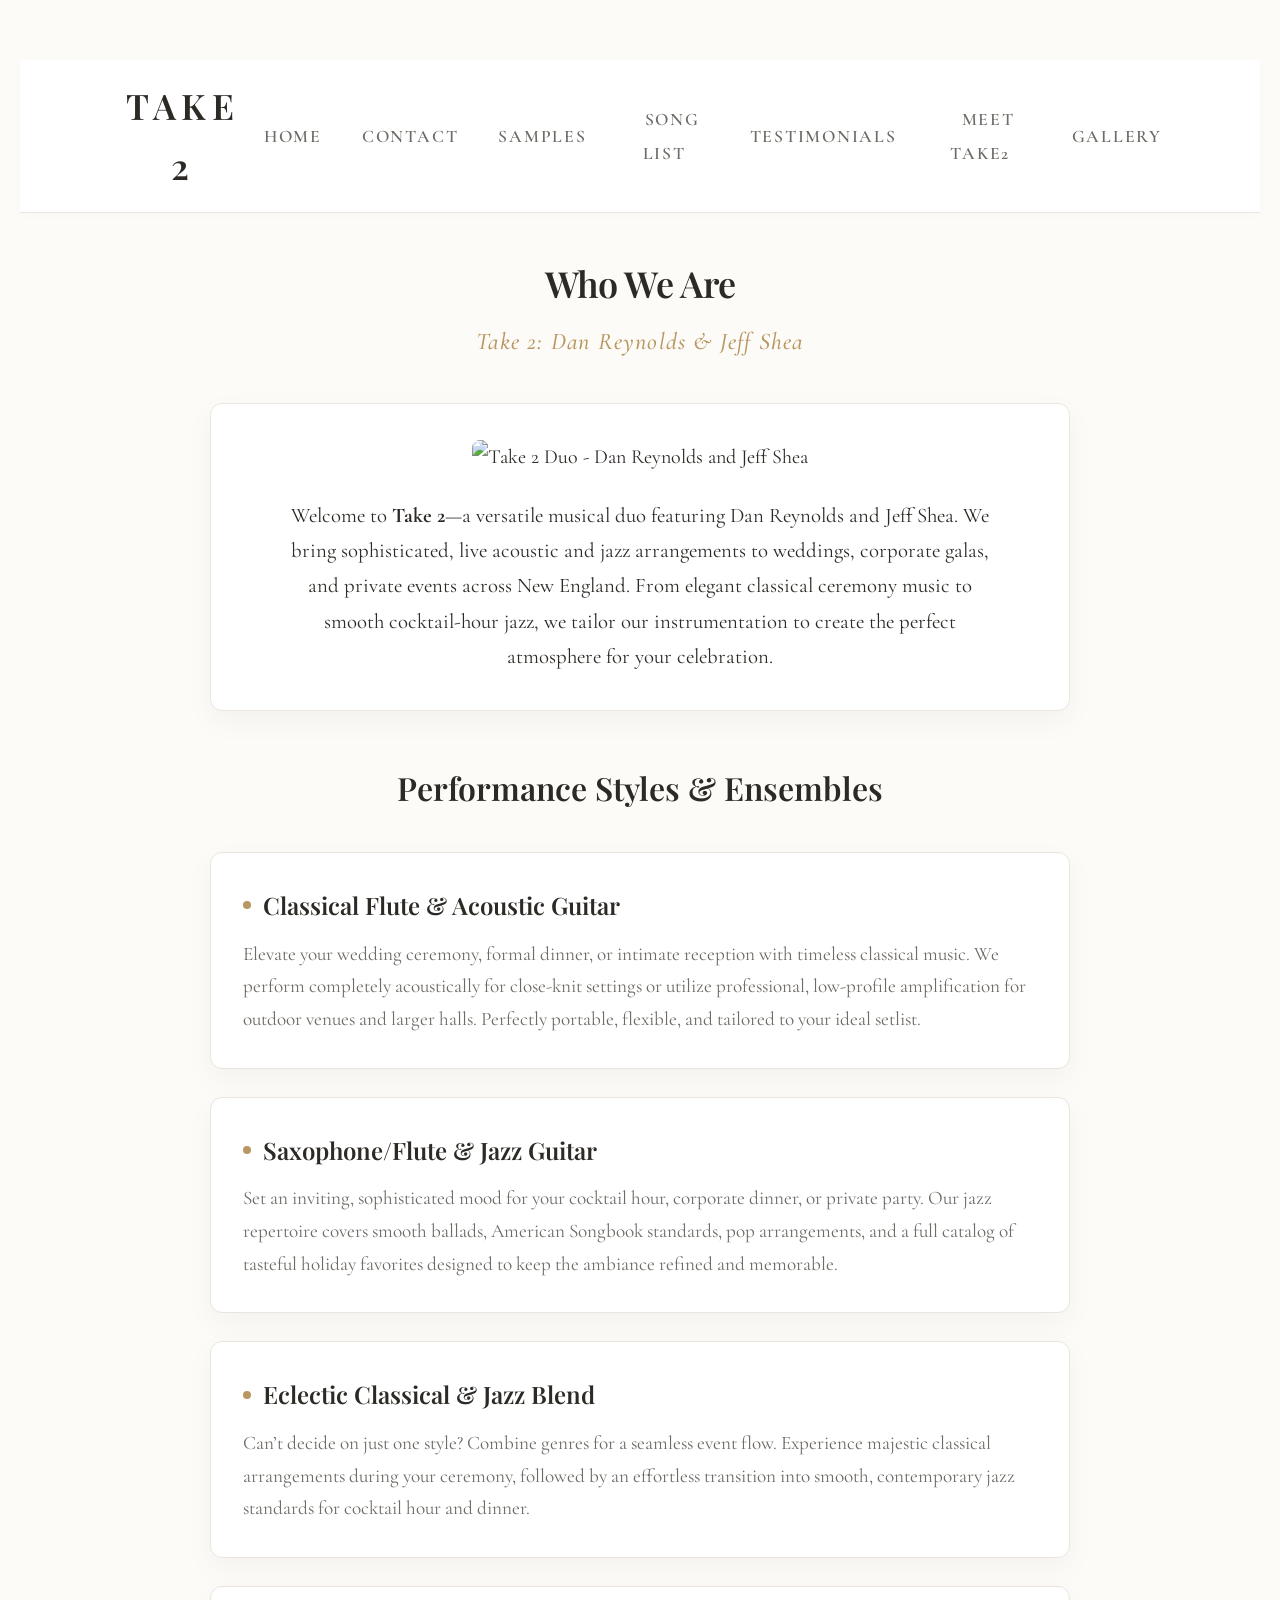
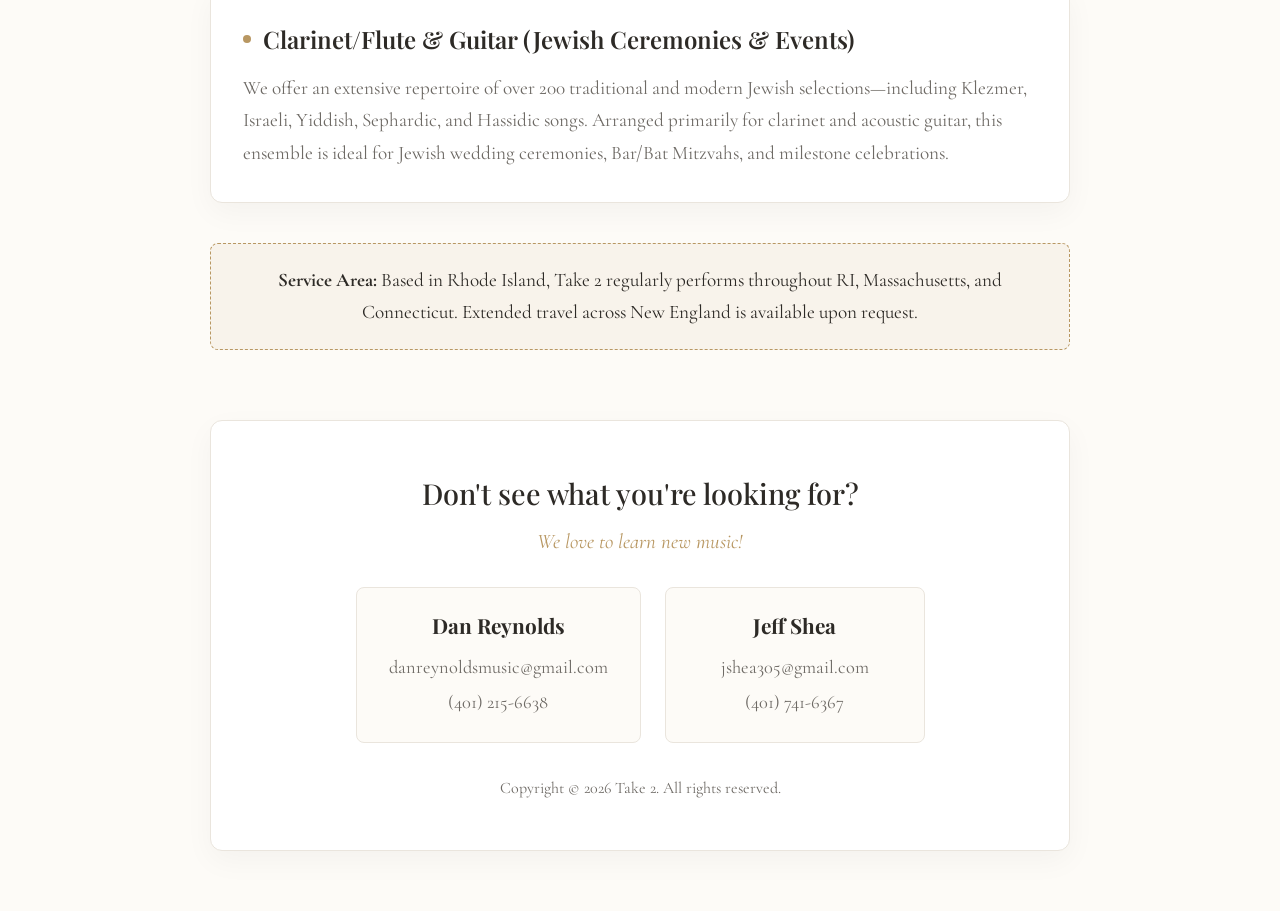
==== index.html @ b10355d1 "Replace inline mobile menu script with external file" ====
<!DOCTYPE html>
<html lang="en">
<head>

    <link rel="stylesheet" href="css/style.css">
    <meta charset="UTF-8">
    <meta name="viewport" content="width=device-width, initial-scale=1.0">
    <title>About Us - Take 2</title>
    <link rel="preconnect" href="https://fonts.googleapis.com">
    <link rel="preconnect" href="https://fonts.gstatic.com" crossorigin>
    <link href="https://fonts.googleapis.com/css2?family=Cormorant+Garamond:wght@400;500;600&family=Playfair+Display:ital,wght@0,500;0,600;0,700;1,400&display=swap" rel="stylesheet">
    <style>
     
    </style>
</head>
<body>

  <header class="site-header">
    <nav class="nav-container">
      <div class="nav-logo">
        <a href="index.html">TAKE 2</a>
      </div>

      <button
        class="mobile-menu-toggle"
        type="button"
        aria-label="Toggle navigation menu"
        aria-expanded="false"
      >
        <i class="fas fa-bars"></i>
      </button>

      <ul class="nav-links">
        <li><a href="index.html">Home</a></li>
        <li><a href="contact.html">Contact</a></li>
        <li><a href="samples.html">Samples</a></li>
        <li><a href="song-list.html">Song List</a></li>
        <li><a href="testimonials.html">Testimonials</a></li>
        <li><a href="meet-take2.html">Meet Take2</a></li>
        <li><a href="gallery.html">Gallery</a></li>
      </ul>
    </nav>
  </header>
    <div class="container">
        <header>
            <h1>Who We Are</h1>
            <h2>Take 2: Dan Reynolds &amp; Jeff Shea</h2>
        </header>

        <main>
        <!-- Hero Section -->
<section class="hero-section">
    <img class="hero-img" src="https://www.take2musicnow.com/uploads/7/5/7/3/75738559/tk1_orig.jpg" alt="Take 2 Duo - Dan Reynolds and Jeff Shea">
    <p class="hero-text">Welcome to <strong>Take 2</strong>—a versatile musical duo featuring Dan Reynolds and Jeff Shea. We bring sophisticated, live acoustic and jazz arrangements to weddings, corporate galas, and private events across New England. From elegant classical ceremony music to smooth cocktail-hour jazz, we tailor our instrumentation to create the perfect atmosphere for your celebration.</p>
</section>

<!-- Performance Styles Section -->
<section>
    <h2 class="section-title">Performance Styles &amp; Ensembles</h2>

    <div class="ensemble-card">
        <h3>Classical Flute &amp; Acoustic Guitar</h3>
        <p>Elevate your wedding ceremony, formal dinner, or intimate reception with timeless classical music. We perform completely acoustically for close-knit settings or utilize professional, low-profile amplification for outdoor venues and larger halls. Perfectly portable, flexible, and tailored to your ideal setlist.</p>
    </div>

    <div class="ensemble-card">
        <h3>Saxophone/Flute &amp; Jazz Guitar</h3>
        <p>Set an inviting, sophisticated mood for your cocktail hour, corporate dinner, or private party. Our jazz repertoire covers smooth ballads, American Songbook standards, pop arrangements, and a full catalog of tasteful holiday favorites designed to keep the ambiance refined and memorable.</p>
    </div>

    <div class="ensemble-card">
        <h3>Eclectic Classical &amp; Jazz Blend</h3>
        <p>Can’t decide on just one style? Combine genres for a seamless event flow. Experience majestic classical arrangements during your ceremony, followed by an effortless transition into smooth, contemporary jazz standards for cocktail hour and dinner.</p>
    </div>

    <div class="ensemble-card">
        <h3>Clarinet/Flute &amp; Guitar (Jewish Ceremonies &amp; Events)</h3>
        <p>We offer an extensive repertoire of over 200 traditional and modern Jewish selections—including Klezmer, Israeli, Yiddish, Sephardic, and Hassidic songs. Arranged primarily for clarinet and acoustic guitar, this ensemble is ideal for Jewish wedding ceremonies, Bar/Bat Mitzvahs, and milestone celebrations.</p>
    </div>

    <div class="service-area">
        <strong>Service Area:</strong> Based in Rhode Island, Take 2 regularly performs throughout RI, Massachusetts, and Connecticut. Extended travel across New England is available upon request.
    </div>
</section>
        </main>

      
            <!-- Global Site Footer -->
<footer class="site-footer">
  <div class="footer-container">
    
    <h2>Don't see what you're looking for?</h2>
    <p class="footer-tagline">We love to learn new music!</p>

    <div class="contact-card-container">
      
      <!-- Dan Reynolds -->
      <div class="contact-card">
        <strong>Dan Reynolds</strong>
        <p>
          <a href="mailto:danreynoldsmusic@gmail.com">danreynoldsmusic@gmail.com</a>
        </p>
        <p>
          <a href="tel:4012156638">(401) 215-6638</a>
        </p>
      </div>

      <!-- Jeff Shea -->
      <div class="contact-card">
        <strong>Jeff Shea</strong>
        <p>
          <a href="mailto:jshea305@gmail.com">jshea305@gmail.com</a>
        </p>
        <p>
          <a href="tel:4017416367">(401) 741-6367</a>
        </p>
      </div>

    </div>

    <p class="copyright">Copyright &copy; 2026 Take 2. All rights reserved.</p>

  </div>
</footer>

  
  <!-- Mobile Menu Script -->
<script src="js/menu.js"></script>
</body>
</html>
---- css/style.css ----
/* Sticky Global Top Header */
.site-header {
    background-color: #ffffff;
    border-bottom: 1px solid #eae5dd;
    position: sticky;
    top: 0;
    z-index: 1000;
    box-shadow: 0 2px 10px rgba(0, 0, 0, 0.02);
}

.header-container {
    max-width: 1100px;
    margin: 0 auto;
    padding: 20px;
    text-align: center;
}

.site-logo h1 {
    font-family: 'Playfair Display', serif;
    font-size: 2.2rem;
    font-weight: 600;
    letter-spacing: 0.18em;
    text-transform: uppercase;
    color: #2d2a26;
    margin-bottom: 12px;
}

.site-logo a {
    text-decoration: none;
    color: inherit;
}

.main-nav ul {
    list-style: none;
    display: flex;
    justify-content: center;
    align-items: center;
    flex-wrap: wrap;
    gap: 24px;
}

.main-nav a {
    font-family: 'Cormorant Garamond', serif;
    text-decoration: none;
    color: #6e6a65;
    font-size: 1.1rem;
    font-weight: 600;
    text-transform: uppercase;
    letter-spacing: 0.1em;
    padding: 4px 8px;
    transition: color 0.3s ease, border-color 0.3s ease;
    border-bottom: 2px solid transparent;
}

.main-nav a:hover,
.main-nav a.active {
    color: #b89762;
    border-bottom-color: #b89762;
}

/* Mobile Responsiveness */
@media (max-width: 768px) {
    .site-logo h1 {
        font-size: 1.8rem;
    }
    .main-nav ul {
        gap: 10px;
    }
    .main-nav a {
        font-size: 0.95rem;
        padding: 2px 4px;
    }
}
  :root {
            --bg-color: #fdfbf7;
            --card-bg: #ffffff;
            --text-main: #2d2a26;
            --text-muted: #6e6a65;
            --accent-gold: #b89762;
            --accent-rose: #d8a798;
            --accent-sage: #8a9a86;
            --border-color: #eae5dd;
            --shadow: 0 10px 30px rgba(0, 0, 0, 0.04);
        }

        * {
            box-sizing: border-box;
            margin: 0;
            padding: 0;
        }

        body {
            font-family: 'Cormorant Garamond', serif;
            font-size: 1.25rem;
            background-color: var(--bg-color);
            color: var(--text-main);
            line-height: 1.7;
            padding: 60px 20px;
        }

        .container {
            max-width: 860px;
            margin: 0 auto;
        }

        header {
            text-align: center;
            margin-bottom: 50px;
            position: relative;
        }

        header::after {
            display: block;
            color: var(--accent-gold);
            font-size: 1.2rem;
            margin-top: 20px;
        }

        header h1 {
            font-family: 'Playfair Display', serif;
            font-size: 3.2rem;
            font-weight: 500;
            letter-spacing: -0.01em;
            color: var(--text-main);
            margin-bottom: 6px;
        }

        header h2 {
            font-family: 'Cormorant Garamond', serif;
            font-size: 1.5rem;
            font-weight: 500;
            font-style: italic;
            color: var(--accent-gold);
            letter-spacing: 0.05em;
        }

        .hero-section {
            background-color: var(--card-bg);
            border: 1px solid var(--border-color);
            border-radius: 12px;
            padding: 36px;
            margin-bottom: 50px;
            box-shadow: var(--shadow);
            text-align: center;
        }

        .hero-img {
            width: 100%;
            max-width: 720px;
            height: auto;
            border-radius: 8px;
            margin-bottom: 24px;
        }

        .hero-text {
            color: var(--text-main);
            font-size: 1.3rem;
            max-width: 720px;
            margin: 0 auto;
        }

        .section-title {
            font-family: 'Playfair Display', serif;
            font-size: 2rem;
            text-align: center;
            color: var(--text-main);
            margin-bottom: 36px;
            font-weight: 600;
        }

        .ensemble-card {
            background-color: var(--card-bg);
            border: 1px solid var(--border-color);
            border-radius: 12px;
            padding: 32px;
            margin-bottom: 28px;
            box-shadow: var(--shadow);
            position: relative;
            transition: border-color 0.3s ease, transform 0.3s ease;
        }

        .ensemble-card:hover {
            border-color: var(--accent-gold);
            transform: translateY(-2px);
        }

        .ensemble-card h3 {
            font-family: 'Playfair Display', serif;
            font-size: 1.5rem;
            font-weight: 600;
            color: var(--text-main);
            margin-bottom: 12px;
            display: flex;
            align-items: center;
            gap: 12px;
        }

        .ensemble-card h3::before {
            content: "";
            display: inline-block;
            width: 8px;
            height: 8px;
            background-color: var(--accent-gold);
            border-radius: 50%;
        }

        .ensemble-card p {
            color: var(--text-muted);
            font-size: 1.2rem;
        }

        .service-area {
            text-align: center;
            background-color: rgba(184, 151, 98, 0.08);
            border: 1px dashed var(--accent-gold);
            border-radius: 8px;
            padding: 20px;
            margin-top: 40px;
            color: var(--text-main);
            font-size: 1.2rem;
        }

        footer {
            margin-top: 70px;
            background-color: var(--card-bg);
            border: 1px solid var(--border-color);
            border-radius: 12px;
            padding: 48px 20px;
            text-align: center;
            box-shadow: var(--shadow);
        }

        footer h2 {
            font-family: 'Playfair Display', serif;
            font-size: 1.8rem;
            font-weight: 500;
            margin-bottom: 6px;
        }

        footer p.tagline {
            color: var(--accent-gold);
            font-style: italic;
            font-size: 1.3rem;
            margin-bottom: 28px;
        }

        .contact-card-container {
            display: flex;
            justify-content: center;
            gap: 24px;
            flex-wrap: wrap;
            margin-bottom: 36px;
        }

        .contact-card {
            background-color: var(--bg-color);
            border: 1px solid var(--border-color);
            padding: 16px 28px;
            border-radius: 8px;
            font-size: 1.2rem;
        }

        .contact-card strong {
            color: var(--text-main);
            font-family: 'Playfair Display', serif;
        }

        .badges {
            display: flex;
            justify-content: center;
            align-items: center;
            gap: 24px;
            margin-top: 20px;
            flex-wrap: wrap;
        }

        .copyright {
            margin-top: 36px;
            font-size: 1rem;
            color: var(--text-muted);
        }
/* Global Footer Styling */
.site-footer {
  margin-top: 70px;
  background-color: var(--card-bg, #ffffff);
  border: 1px solid var(--border-color, #eae5dd);
  border-radius: 12px;
  padding: 48px 20px;
  text-align: center;
  box-shadow: var(--shadow, 0 10px 30px rgba(0, 0, 0, 0.04));
}

.site-footer h2 {
  font-family: 'Playfair Display', serif;
  font-size: 1.8rem;
  font-weight: 500;
  color: var(--text-main, #2d2a26);
  margin-bottom: 6px;
}

.site-footer .footer-tagline {
  color: var(--accent-gold, #b89762);
  font-style: italic;
  font-size: 1.3rem;
  margin-bottom: 28px;
}

.contact-card-container {
  display: flex;
  justify-content: center;
  gap: 24px;
  flex-wrap: wrap;
  margin-bottom: 20px;
}

.contact-card {
  background-color: var(--bg-color, #fdfbf7);
  border: 1px solid var(--border-color, #eae5dd);
  padding: 20px 32px;
  border-radius: 8px;
  min-width: 260px;
  text-align: center;
}

.contact-card strong {
  display: block;
  font-family: 'Playfair Display', serif;
  font-size: 1.3rem;
  color: var(--text-main, #2d2a26);
  margin-bottom: 8px;
}

.contact-card p {
  margin: 4px 0;
  font-size: 1.15rem;
}

.contact-card a {
  color: var(--text-muted, #6e6a65);
  text-decoration: none;
  transition: color 0.3s ease;
}

.contact-card a:hover {
  color: var(--accent-gold, #b89762);
}

.copyright {
  margin-top: 32px;
  font-size: 1rem;
  color: var(--text-muted, #6e6a65);
}

/* Mobile Responsiveness */
@media (max-width: 600px) {
  .site-footer {
    padding: 36px 16px;
  }
  .contact-card-container {
    flex-direction: column;
    align-items: center;
    gap: 16px;
  }
  .contact-card {
    width: 100%;
    max-width: 320px;
  }
}
/* Playlist Cards styling for Take 2 theme */
.playlist-card {
  padding: 0 !important;
  overflow: hidden;
  margin-bottom: 36px;
}

.playlist-header {
  font-family: 'Playfair Display', serif;
  font-size: 1.6rem;
  font-weight: 600;
  color: var(--text-main);
  padding: 24px 32px 16px 32px;
  border-bottom: 1px solid var(--border-color);
  margin-bottom: 0;
}

.playlist-header::before {
  content: "";
  display: inline-block;
  width: 8px;
  height: 8px;
  background-color: var(--accent-gold);
  border-radius: 50%;
  margin-right: 12px;
}

.sticky-player {
  background-color: #fcfbfa;
  padding: 16px 32px;
  border-bottom: 1px solid var(--border-color);
}

.now-playing-label {
  display: block;
  font-family: 'Cormorant Garamond', serif;
  font-size: 1.1rem;
  font-style: italic;
  color: var(--accent-gold);
  margin-bottom: 6px;
}

/* Tracklist */
.tracklist {
  list-style: none;
  padding: 0;
  margin: 0;
}

.track-item {
  display: flex;
  justify-content: space-between;
  align-items: center;
  padding: 14px 32px;
  border-bottom: 1px solid var(--border-color);
  cursor: pointer;
  transition: background-color 0.2s ease, color 0.2s ease;
  font-family: 'Cormorant Garamond', serif;
  font-size: 1.25rem;
}

.track-item:last-child {
  border-bottom: none;
}

.track-item:hover {
  background-color: rgba(184, 151, 98, 0.06);
}

.track-item.active {
  background-color: rgba(184, 151, 98, 0.12);
  color: var(--accent-gold);
  font-weight: 600;
}

.track-artist {
  font-size: 1.05rem;
  color: var(--text-muted);
  font-style: italic;
}

/* Hide toggle button by default on desktop */
.mobile-menu-toggle {
    display: none;
    background: none;
    border: none;
    font-size: 1.8rem;
    color: var(--text-main, #2d2a26);
    cursor: pointer;
    padding: 8px;
}

/* Mobile Responsiveness (768px and under) */
@media (max-width: 768px) {
    .header-container {
        display: flex;
        justify-content: space-between;
        align-items: center;
        position: relative;
    }

    .mobile-menu-toggle {
        display: block; /* Show hamburger button on mobile */
    }

    .main-nav {
        display: none; /* Hide navigation list by default on mobile */
        width: 100%;
        position: absolute;
        top: 100%;
        left: 0;
        background-color: var(--card-bg, #ffffff);
        border-bottom: 1px solid var(--border-color, #eae5dd);
        box-shadow: 0 4px 12px rgba(0, 0, 0, 0.05);
        padding: 16px 0;
    }

    /* Class added by JavaScript when toggled open */
    .main-nav.active {
        display: block;
    }

    .main-nav ul {
        flex-direction: column;
        gap: 12px;
    }

    .main-nav a {
        display: block;
        padding: 8px 16px;
    }
}
/* Header & Nav Layout */
.site-header {
  background-color: #ffffff;
  border-bottom: 1px solid #eae5dd;
  position: sticky;
  top: 0;
  z-index: 1000;
  box-shadow: 0 2px 10px rgba(0, 0, 0, 0.02);
}

.nav-container {
  max-width: 1100px;
  margin: 0 auto;
  padding: 20px;
  display: flex;
  justify-content: space-between;
  align-items: center;
  position: relative;
}

.nav-logo a {
  font-family: 'Playfair Display', serif;
  font-size: 2.2rem;
  font-weight: 600;
  letter-spacing: 0.18em;
  text-transform: uppercase;
  color: #2d2a26;
  text-decoration: none;
}

.nav-links {
  list-style: none;
  display: flex;
  align-items: center;
  gap: 24px;
}

.nav-links a {
  font-family: 'Cormorant Garamond', serif;
  text-decoration: none;
  color: #6e6a65;
  font-size: 1.1rem;
  font-weight: 600;
  text-transform: uppercase;
  letter-spacing: 0.1em;
  padding: 4px 8px;
  transition: color 0.3s ease, border-color 0.3s ease;
  border-bottom: 2px solid transparent;
}

.nav-links a:hover,
.nav-links a.active {
  color: #b89762;
  border-bottom-color: #b89762;
}

/* Hide toggle button on desktop */
.menu-toggle {
  display: none;
  background: transparent;
  border: none;
  font-size: 1.8rem;
  color: #2d2a26;
  cursor: pointer;
  padding: 8px 12px;
}

/* Mobile Responsiveness */
@media (max-width: 768px) {
  .menu-toggle {
    display: block; /* Show hamburger button on mobile */
  }

  .nav-links {
    display: none; /* Hide links by default on mobile */
    width: 100%;
    position: absolute;
    top: 100%;
    left: 0;
    background-color: #ffffff;
    border-bottom: 1px solid #eae5dd;
    box-shadow: 0 4px 12px rgba(0, 0, 0, 0.08);
    padding: 16px 0;
    flex-direction: column;
    gap: 12px;
  }

  /* Revealed when active class is toggled */
  .nav-links.active {
    display: flex !important;
  }

  .nav-links a {
    display: block;
    text-align: center;
    padding: 8px 16px;
  }
}
* {
            box-sizing: border-box;
            margin: 0;
            padding: 0;
        }

      
        header {
            text-align: center;
            margin-bottom: 2.5rem;
        }

        header h1 {
            font-size: 2.25rem;
            font-weight: 600;
            letter-spacing: -0.025em;
            margin-bottom: 0.5rem;
        }

        header p {
            color: #a0a0a0;
            font-size: 1rem;
        }

        /* Responsive Grid Layout */
        .gallery-grid {
            display: grid;
            grid-template-columns: repeat(auto-fill, minmax(280px, 1fr));
            gap: 1.25rem;
            max-width: 1200px;
            margin: 0 auto;
        }

        .gallery-item {
            position: relative;
            overflow: hidden;
            border-radius: 8px;
            background-color: #1e1e1e;
            aspect-ratio: 4 / 3;
            cursor: pointer;
        }

        .gallery-item img {
            width: 100%;
            height: 100%;
            object-fit: cover;
            display: block;
            transition: transform 0.3s ease, filter 0.3s ease;
        }

        .gallery-item:hover img {
            transform: scale(1.05);
            filter: brightness(0.9);
        }

        /* Caption Overlay */
        .caption {
            position: absolute;
            bottom: 0;
            left: 0;
            right: 0;
            padding: 1rem;
            background: linear-gradient(transparent, rgba(0, 0, 0, 0.8));
            color: #ffffff;
            font-size: 0.9rem;
            opacity: 0;
            transition: opacity 0.3s ease;
        }

        .gallery-item:hover .caption {
            opacity: 1;
        }

        /* Lightbox Modal */
        .lightbox {
            display: none;
            position: fixed;
            z-index: 1000;
            top: 0;
            left: 0;
            width: 100%;
            height: 100%;
            background-color: rgba(0, 0, 0, 0.9);
            justify-content: center;
            align-items: center;
            padding: 1rem;
        }

        .lightbox.active {
            display: flex;
        }

        .lightbox-img {
            max-width: 90%;
            max-height: 85vh;
            border-radius: 4px;
            box-shadow: 0 10px 25px rgba(0, 0, 0, 0.5);
        }

        .close-btn {
            position: absolute;
            top: 20px;
            right: 25px;
            color: #fff;
            font-size: 2rem;
            font-weight: bold;
            cursor: pointer;
            user-select: none;
        }

        .close-btn:hover {
            color: #ccc;
        }
/* Consistent site navigation */

.site-header {
  background-color: #ffffff;
  border-bottom: 1px solid #eae5dd;
  position: sticky;
  top: 0;
  z-index: 1000;
  box-shadow: 0 2px 10px rgba(0, 0, 0, 0.02);
}

.nav-container {
  max-width: 1100px;
  min-height: 84px;
  margin: 0 auto;
  padding: 16px 20px;
  display: flex;
  align-items: center;
  justify-content: space-between;
  position: relative;
}

.nav-logo a {
  font-family: 'Playfair Display', serif;
  font-size: 2.2rem;
  font-weight: 600;
  letter-spacing: 0.18em;
  text-transform: uppercase;
  color: #2d2a26;
  text-decoration: none;
}

.nav-links {
  list-style: none;
  display: flex;
  align-items: center;
  gap: 24px;
  margin: 0;
  padding: 0;
}

.nav-links a {
  font-family: 'Cormorant Garamond', serif;
  color: #6e6a65;
  font-size: 1.1rem;
  font-weight: 600;
  letter-spacing: 0.1em;
  text-decoration: none;
  text-transform: uppercase;
  padding: 4px 8px;
  border-bottom: 2px solid transparent;
  transition: color 0.3s ease, border-color 0.3s ease;
}

.nav-links a:hover,
.nav-links a.active {
  color: #b89762;
  border-bottom-color: #b89762;
}

.mobile-menu-toggle {
  display: none;
  background: transparent;
  border: 0;
  color: #2d2a26;
  cursor: pointer;
  font-size: 1.8rem;
  padding: 8px;
}

/* Mobile navigation */
@media (max-width: 768px) {
  .nav-container {
    min-height: 70px;
  }

  .nav-logo a {
    font-size: 1.7rem;
  }

  .mobile-menu-toggle {
    display: block;
  }

  .nav-links {
    display: none;
    position: absolute;
    top: 100%;
    left: 0;
    width: 100%;
    padding: 16px 0;
    flex-direction: column;
    gap: 8px;
    background-color: #ffffff;
    border-bottom: 1px solid #eae5dd;
    box-shadow: 0 4px 12px rgba(0, 0, 0, 0.08);
  }

  .nav-links.active {
    display: flex;
  }

  .nav-links li {
    width: 100%;
    text-align: center;
  }

  .nav-links a {
    display: block;
    padding: 10px 16px;
  }
}
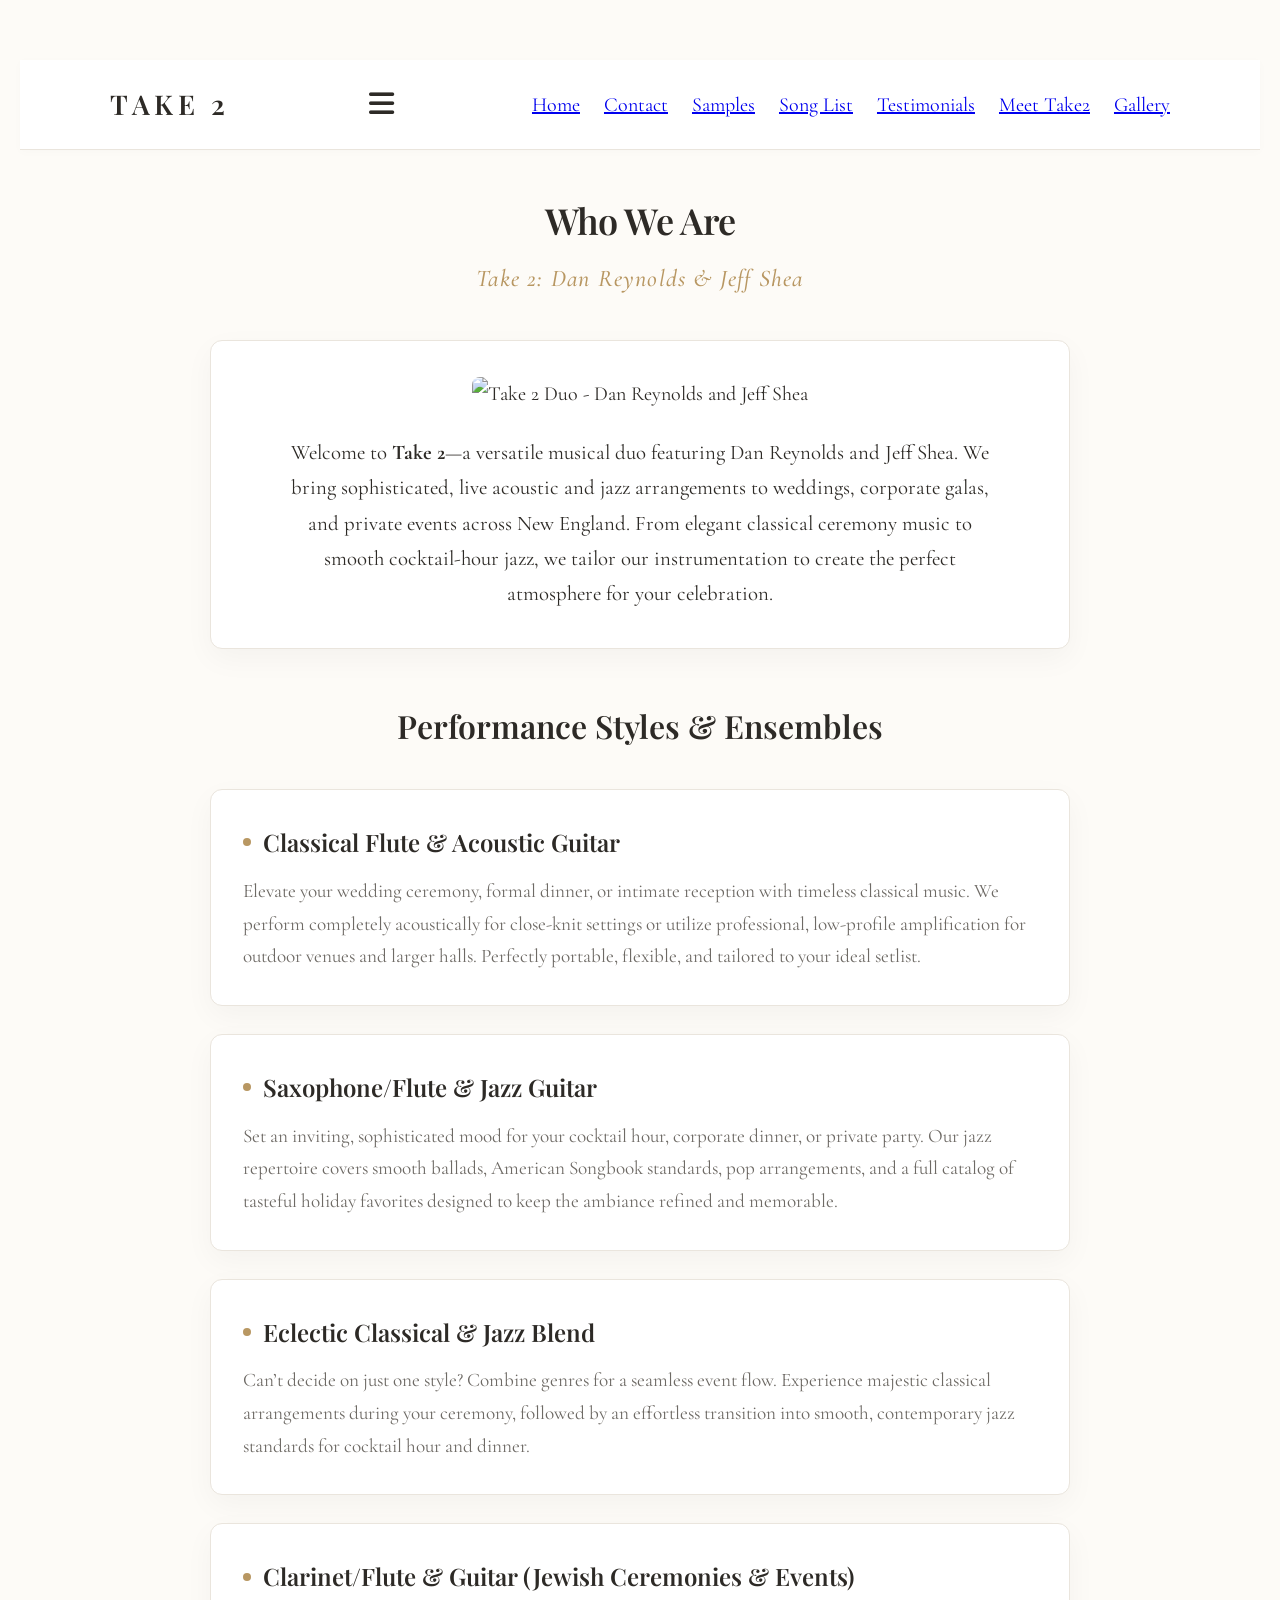
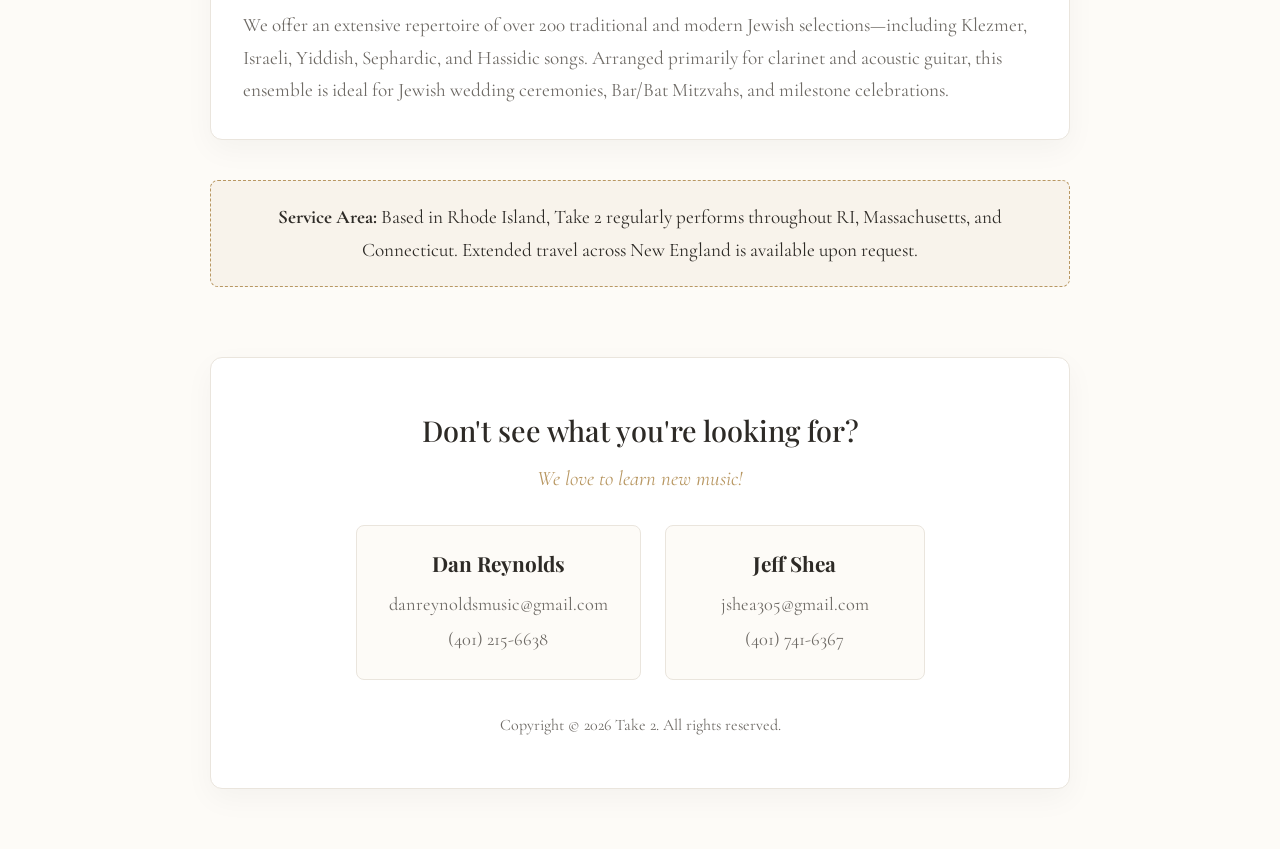
==== commit 374cc413: "Reorganize stylesheet links in index.html" ====
--- a/index.html
+++ b/index.html
@@ -1,17 +1,20 @@
 <!DOCTYPE html>
 <html lang="en">
 <head>
-
-    <link rel="stylesheet" href="css/style.css">
     <meta charset="UTF-8">
     <meta name="viewport" content="width=device-width, initial-scale=1.0">
     <title>About Us - Take 2</title>
+
+    <!-- Google Fonts -->
     <link rel="preconnect" href="https://fonts.googleapis.com">
     <link rel="preconnect" href="https://fonts.gstatic.com" crossorigin>
     <link href="https://fonts.googleapis.com/css2?family=Cormorant+Garamond:wght@400;500;600&family=Playfair+Display:ital,wght@0,500;0,600;0,700;1,400&display=swap" rel="stylesheet">
-    <style>
-     
-    </style>
+
+    <!-- Font Awesome Icons (Fixes invisible hamburger button) -->
+    <link rel="stylesheet" href="https://cdnjs.cloudflare.com/ajax/libs/font-awesome/6.0.0/css/all.min.css">
+
+    <!-- Shared Stylesheet -->
+    <link rel="stylesheet" href="css/style.css">
 </head>
 <body>
 
--- a/css/style.css
+++ b/css/style.css
@@ -8,69 +8,19 @@
     box-shadow: 0 2px 10px rgba(0, 0, 0, 0.02);
 }
 
-.header-container {
-    max-width: 1100px;
-    margin: 0 auto;
-    padding: 20px;
-    text-align: center;
-}
-
-.site-logo h1 {
-    font-family: 'Playfair Display', serif;
-    font-size: 2.2rem;
-    font-weight: 600;
-    letter-spacing: 0.18em;
-    text-transform: uppercase;
-    color: #2d2a26;
-    margin-bottom: 12px;
-}
-
-.site-logo a {
-    text-decoration: none;
-    color: inherit;
-}
-
-.main-nav ul {
-    list-style: none;
-    display: flex;
-    justify-content: center;
-    align-items: center;
-    flex-wrap: wrap;
-    gap: 24px;
-}
-
-.main-nav a {
-    font-family: 'Cormorant Garamond', serif;
-    text-decoration: none;
-    color: #6e6a65;
-    font-size: 1.1rem;
-    font-weight: 600;
-    text-transform: uppercase;
-    letter-spacing: 0.1em;
-    padding: 4px 8px;
-    transition: color 0.3s ease, border-color 0.3s ease;
-    border-bottom: 2px solid transparent;
-}
-
-.main-nav a:hover,
-.main-nav a.active {
-    color: #b89762;
-    border-bottom-color: #b89762;
-}
-
-/* Mobile Responsiveness */
-@media (max-width: 768px) {
-    .site-logo h1 {
-        font-size: 1.8rem;
-    }
-    .main-nav ul {
-        gap: 10px;
-    }
-    .main-nav a {
-        font-size: 0.95rem;
-        padding: 2px 4px;
-    }
-}
+
+
+
+.nav-links {
+  list-style: none;
+  display: flex;
+}
+
+
+
+
+  
+   
   :root {
             --bg-color: #fdfbf7;
             --card-bg: #ffffff;
@@ -458,55 +408,9 @@
     padding: 8px;
 }
 
-/* Mobile Responsiveness (768px and under) */
-@media (max-width: 768px) {
-    .header-container {
-        display: flex;
-        justify-content: space-between;
-        align-items: center;
-        position: relative;
-    }
-
-    .mobile-menu-toggle {
-        display: block; /* Show hamburger button on mobile */
-    }
-
-    .main-nav {
-        display: none; /* Hide navigation list by default on mobile */
-        width: 100%;
-        position: absolute;
-        top: 100%;
-        left: 0;
-        background-color: var(--card-bg, #ffffff);
-        border-bottom: 1px solid var(--border-color, #eae5dd);
-        box-shadow: 0 4px 12px rgba(0, 0, 0, 0.05);
-        padding: 16px 0;
-    }
-
-    /* Class added by JavaScript when toggled open */
-    .main-nav.active {
-        display: block;
-    }
-
-    .main-nav ul {
-        flex-direction: column;
-        gap: 12px;
-    }
-
-    .main-nav a {
-        display: block;
-        padding: 8px 16px;
-    }
-}
-/* Header & Nav Layout */
-.site-header {
-  background-color: #ffffff;
-  border-bottom: 1px solid #eae5dd;
-  position: sticky;
-  top: 0;
-  z-index: 1000;
-  box-shadow: 0 2px 10px rgba(0, 0, 0, 0.02);
-}
+
+
+  
 
 .nav-container {
   max-width: 1100px;
@@ -535,67 +439,16 @@
   gap: 24px;
 }
 
-.nav-links a {
-  font-family: 'Cormorant Garamond', serif;
-  text-decoration: none;
-  color: #6e6a65;
-  font-size: 1.1rem;
-  font-weight: 600;
-  text-transform: uppercase;
-  letter-spacing: 0.1em;
-  padding: 4px 8px;
-  transition: color 0.3s ease, border-color 0.3s ease;
-  border-bottom: 2px solid transparent;
-}
-
-.nav-links a:hover,
-.nav-links a.active {
-  color: #b89762;
-  border-bottom-color: #b89762;
-}
-
-/* Hide toggle button on desktop */
-.menu-toggle {
-  display: none;
-  background: transparent;
-  border: none;
-  font-size: 1.8rem;
-  color: #2d2a26;
-  cursor: pointer;
-  padding: 8px 12px;
-}
-
-/* Mobile Responsiveness */
-@media (max-width: 768px) {
-  .menu-toggle {
-    display: block; /* Show hamburger button on mobile */
-  }
-
-  .nav-links {
-    display: none; /* Hide links by default on mobile */
-    width: 100%;
-    position: absolute;
-    top: 100%;
-    left: 0;
-    background-color: #ffffff;
-    border-bottom: 1px solid #eae5dd;
-    box-shadow: 0 4px 12px rgba(0, 0, 0, 0.08);
-    padding: 16px 0;
-    flex-direction: column;
-    gap: 12px;
-  }
-
-  /* Revealed when active class is toggled */
-  .nav-links.active {
-    display: flex !important;
-  }
-
-  .nav-links a {
-    display: block;
-    text-align: center;
-    padding: 8px 16px;
-  }
-}
+
+
+
+
+
+ 
+
+
+
+ 
 * {
             box-sizing: border-box;
             margin: 0;
@@ -711,25 +564,8 @@
         }
 /* Consistent site navigation */
 
-.site-header {
-  background-color: #ffffff;
-  border-bottom: 1px solid #eae5dd;
-  position: sticky;
-  top: 0;
-  z-index: 1000;
-  box-shadow: 0 2px 10px rgba(0, 0, 0, 0.02);
-}
-
-.nav-container {
-  max-width: 1100px;
-  min-height: 84px;
-  margin: 0 auto;
-  padding: 16px 20px;
-  display: flex;
-  align-items: center;
-  justify-content: space-between;
-  position: relative;
-}
+
+
 
 .nav-logo a {
   font-family: 'Playfair Display', serif;
@@ -741,33 +577,11 @@
   text-decoration: none;
 }
 
-.nav-links {
-  list-style: none;
-  display: flex;
-  align-items: center;
-  gap: 24px;
-  margin: 0;
-  padding: 0;
-}
-
-.nav-links a {
-  font-family: 'Cormorant Garamond', serif;
-  color: #6e6a65;
-  font-size: 1.1rem;
-  font-weight: 600;
-  letter-spacing: 0.1em;
-  text-decoration: none;
-  text-transform: uppercase;
-  padding: 4px 8px;
-  border-bottom: 2px solid transparent;
-  transition: color 0.3s ease, border-color 0.3s ease;
-}
-
-.nav-links a:hover,
-.nav-links a.active {
-  color: #b89762;
-  border-bottom-color: #b89762;
-}
+
+
+
+
+
 
 .mobile-menu-toggle {
   display: none;
@@ -779,11 +593,7 @@
   padding: 8px;
 }
 
-/* Mobile navigation */
-@media (max-width: 768px) {
-  .nav-container {
-    min-height: 70px;
-  }
+
 
   .nav-logo a {
     font-size: 1.7rem;
@@ -793,31 +603,152 @@
     display: block;
   }
 
+  
+
+ 
+
+  
+
+ 
+}
+/* Consistent site navigation */
+
+
+
+
+
+.nav-logo a {
+  font-family: 'Playfair Display', serif;
+  font-size: 2.2rem;
+  font-weight: 600;
+  letter-spacing: 0.18em;
+  text-transform: uppercase;
+  color: #2d2a26;
+  text-decoration: none;
+}
+
+
+
+
+
+.mobile-menu-toggle {
+  display: none;
+  background: transparent;
+  border: 0;
+  color: #2d2a26;
+  cursor: pointer;
+  font-size: 1.8rem;
+  padding: 8px;
+}
+
+
+
+  .nav-logo a {
+    font-size: 1.7rem;
+  }
+
+  .mobile-menu-toggle {
+    display: block;
+  }
+@media (max-width: 768px) {
+  .mobile-menu-toggle {
+    display: block;
+  }
+
   .nav-links {
     display: none;
+    flex-direction: column;
+    width: 100%;
     position: absolute;
     top: 100%;
     left: 0;
-    width: 100%;
-    padding: 16px 0;
-    flex-direction: column;
-    gap: 8px;
-    background-color: #ffffff;
-    border-bottom: 1px solid #eae5dd;
-    box-shadow: 0 4px 12px rgba(0, 0, 0, 0.08);
+    background-color: var(--card-bg, #ffffff);
+    border-bottom: 1px solid var(--border-color, #eae5dd);
+    padding: 20px;
+    gap: 16px;
+    box-shadow: var(--shadow);
   }
 
   .nav-links.active {
     display: flex;
   }
-
-  .nav-links li {
-    width: 100%;
-    text-align: center;
-  }
-
-  .nav-links a {
-    display: block;
-    padding: 10px 16px;
-  }
-}
+}
+/* ==========================================================================
+   Song List Page Styles
+   ========================================================================== */
+
+.category-card {
+    background-color: var(--card-bg, #ffffff);
+    border: 1px solid var(--border-color, #eae5dd);
+    border-radius: 12px;
+    padding: 32px;
+    margin-bottom: 32px;
+    box-shadow: var(--shadow, 0 10px 30px rgba(0, 0, 0, 0.04));
+    transition: border-color 0.3s ease, transform 0.3s ease;
+}
+
+.category-card:hover {
+    border-color: var(--accent-gold, #b89762);
+    transform: translateY(-2px);
+}
+
+.card-header {
+    display: flex;
+    align-items: center;
+    justify-content: space-between;
+    margin-bottom: 24px;
+    padding-bottom: 16px;
+    border-bottom: 1px solid var(--border-color, #eae5dd);
+    flex-wrap: wrap;
+    gap: 12px;
+}
+
+.card-title {
+    font-family: 'Playfair Display', serif;
+    font-size: 1.75rem;
+    font-weight: 600;
+    color: var(--text-main, #2d2a26);
+}
+
+.badge {
+    font-family: 'Cormorant Garamond', serif;
+    font-size: 1.1rem;
+    font-weight: 600;
+    font-style: italic;
+    color: var(--accent-gold, #b89762);
+    background-color: rgba(184, 151, 98, 0.08);
+    padding: 4px 16px;
+    border-radius: 20px;
+    border: 1px solid rgba(184, 151, 98, 0.2);
+}
+
+.song-grid {
+    display: grid;
+    grid-template-columns: repeat(auto-fill, minmax(260px, 1fr));
+    gap: 12px 24px;
+    list-style: none;
+    padding: 0;
+    margin: 0;
+}
+
+.song-item {
+    font-size: 1.15rem;
+    color: var(--text-main, #2d2a26);
+    position: relative;
+    padding-left: 18px;
+}
+
+.song-item::before {
+    content: "•";
+    color: var(--accent-gold, #b89762);
+    position: absolute;
+    left: 0;
+    font-size: 1.2rem;
+}
+ 
+
+  
+
+
+
+ 
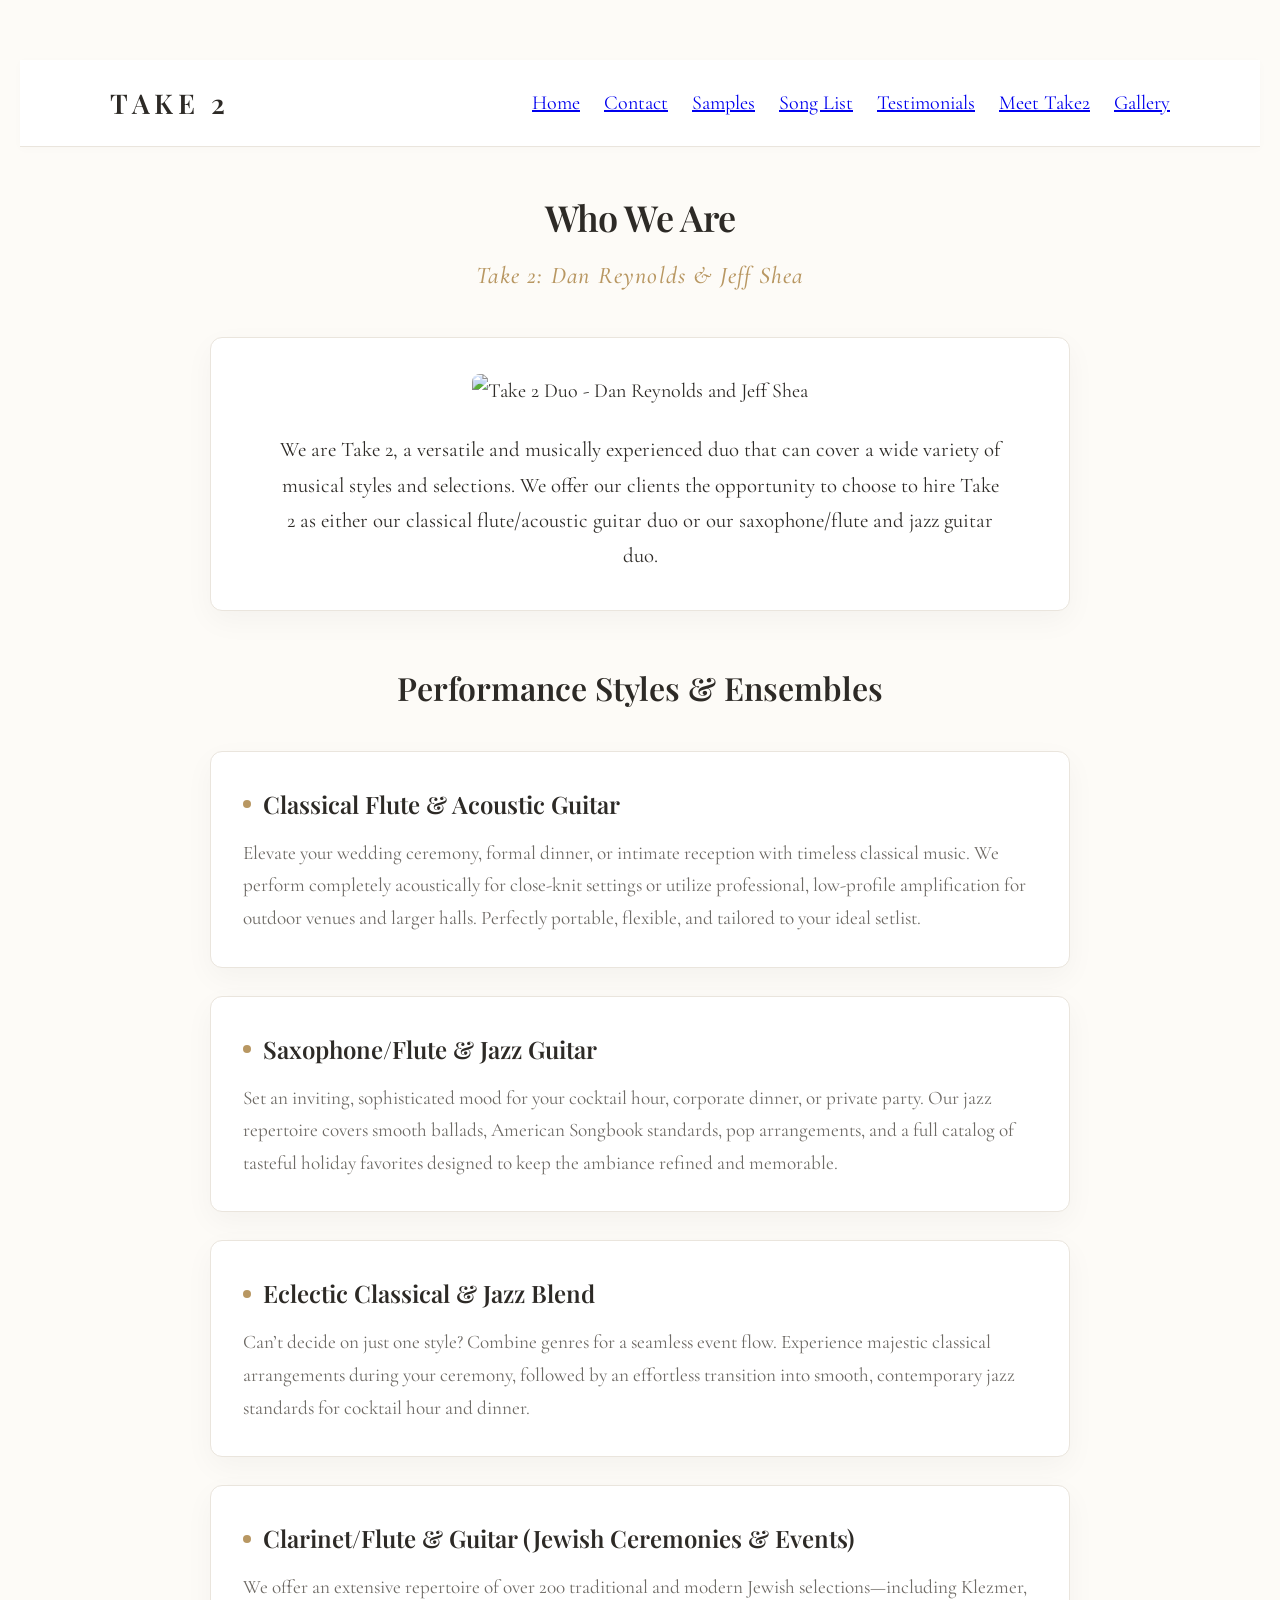
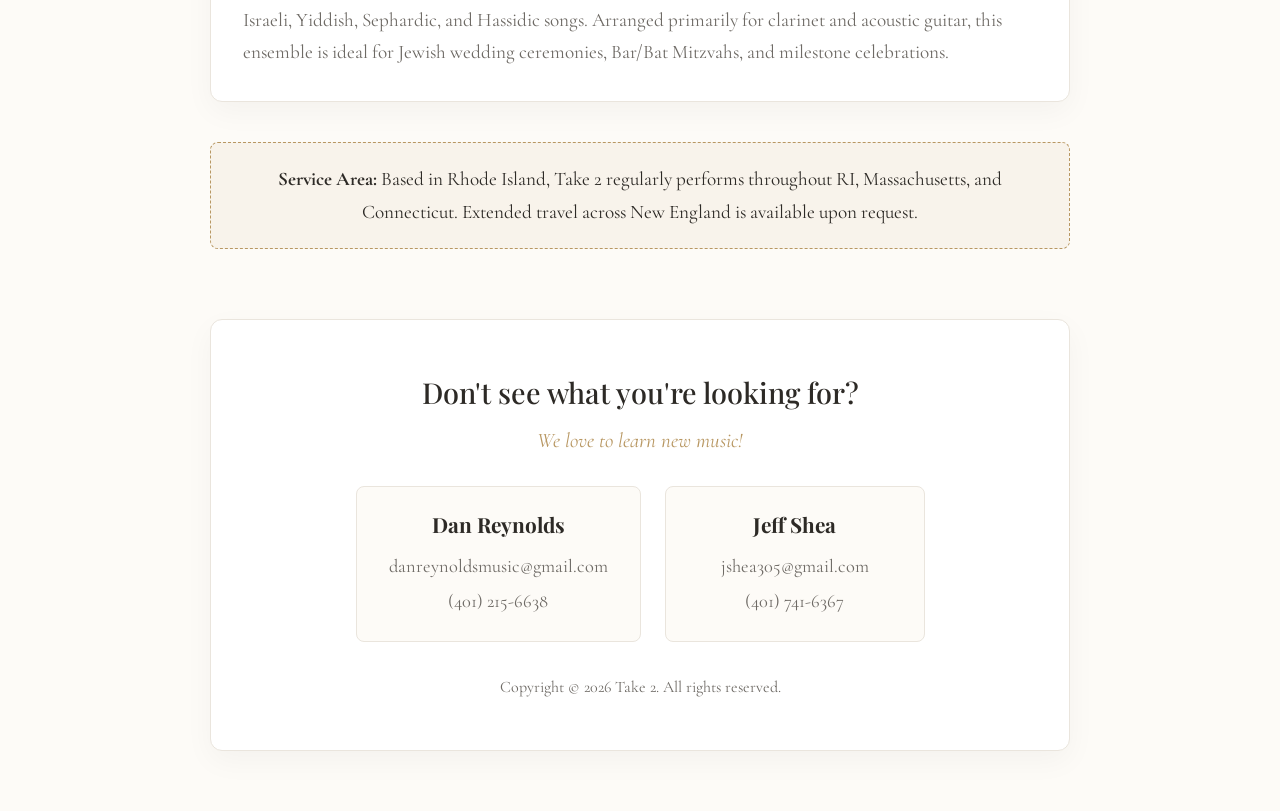
==== commit 3e893087: "Update hero section description in index.html" ====
--- a/index.html
+++ b/index.html
@@ -54,7 +54,7 @@
         <!-- Hero Section -->
 <section class="hero-section">
     <img class="hero-img" src="https://www.take2musicnow.com/uploads/7/5/7/3/75738559/tk1_orig.jpg" alt="Take 2 Duo - Dan Reynolds and Jeff Shea">
-    <p class="hero-text">Welcome to <strong>Take 2</strong>—a versatile musical duo featuring Dan Reynolds and Jeff Shea. We bring sophisticated, live acoustic and jazz arrangements to weddings, corporate galas, and private events across New England. From elegant classical ceremony music to smooth cocktail-hour jazz, we tailor our instrumentation to create the perfect atmosphere for your celebration.</p>
+    <p class="hero-text">We are Take 2, a versatile and musically experienced duo that can cover a wide variety of musical styles and selections. We offer our clients the opportunity to choose to hire Take 2 as either our classical flute/acoustic guitar duo or our saxophone/flute and jazz guitar duo.</p>
 </section>
 
 <!-- Performance Styles Section -->
--- a/css/style.css
+++ b/css/style.css
@@ -647,14 +647,23 @@
     font-size: 1.7rem;
   }
 
+/* ==========================================================================
+   Consolidated Mobile Navigation (Max-Width: 768px)
+   ========================================================================== */
+
+@media (max-width: 768px) {
+  /* Show hamburger button on mobile */
   .mobile-menu-toggle {
-    display: block;
-  }
-@media (max-width: 768px) {
-  .mobile-menu-toggle {
-    display: block;
-  }
-
+    display: block !important;
+    background: transparent;
+    border: none;
+    font-size: 1.6rem;
+    color: var(--text-main, #2d2a26);
+    cursor: pointer;
+    padding: 8px;
+  }
+
+  /* Mobile Dropdown Container */
   .nav-links {
     display: none;
     flex-direction: column;
@@ -663,14 +672,48 @@
     top: 100%;
     left: 0;
     background-color: var(--card-bg, #ffffff);
+    border-bottom: 2px solid var(--accent-gold, #b89762);
+    padding: 12px 0;
+    gap: 0;
+    box-shadow: 0 12px 24px rgba(0, 0, 0, 0.08);
+    z-index: 1000;
+  }
+
+  /* Display dropdown when JS toggles 'active' */
+  .nav-links.active {
+    display: flex !important;
+  }
+
+  /* Menu List Items */
+  .nav-links li {
+    width: 100%;
+    text-align: center;
     border-bottom: 1px solid var(--border-color, #eae5dd);
-    padding: 20px;
-    gap: 16px;
-    box-shadow: var(--shadow);
-  }
-
-  .nav-links.active {
-    display: flex;
+  }
+
+  .nav-links li:last-child {
+    border-bottom: none;
+  }
+
+  /* Clean Link Typography & Tap Target Sizes */
+  .nav-links a {
+    display: block;
+    padding: 14px 20px;
+    font-family: 'Playfair Display', serif;
+    font-size: 1.15rem;
+    font-weight: 500;
+    letter-spacing: 0.08em;
+    text-transform: uppercase;
+    color: var(--text-main, #2d2a26) !important;
+    text-decoration: none !important;
+    transition: background-color 0.2s ease, color 0.2s ease;
+  }
+
+  /* Mobile Hover/Tap State */
+  .nav-links a:hover,
+  .nav-links a:active {
+    background-color: rgba(184, 151, 98, 0.08);
+    color: var(--accent-gold, #b89762) !important;
   }
 }
 /* ==========================================================================
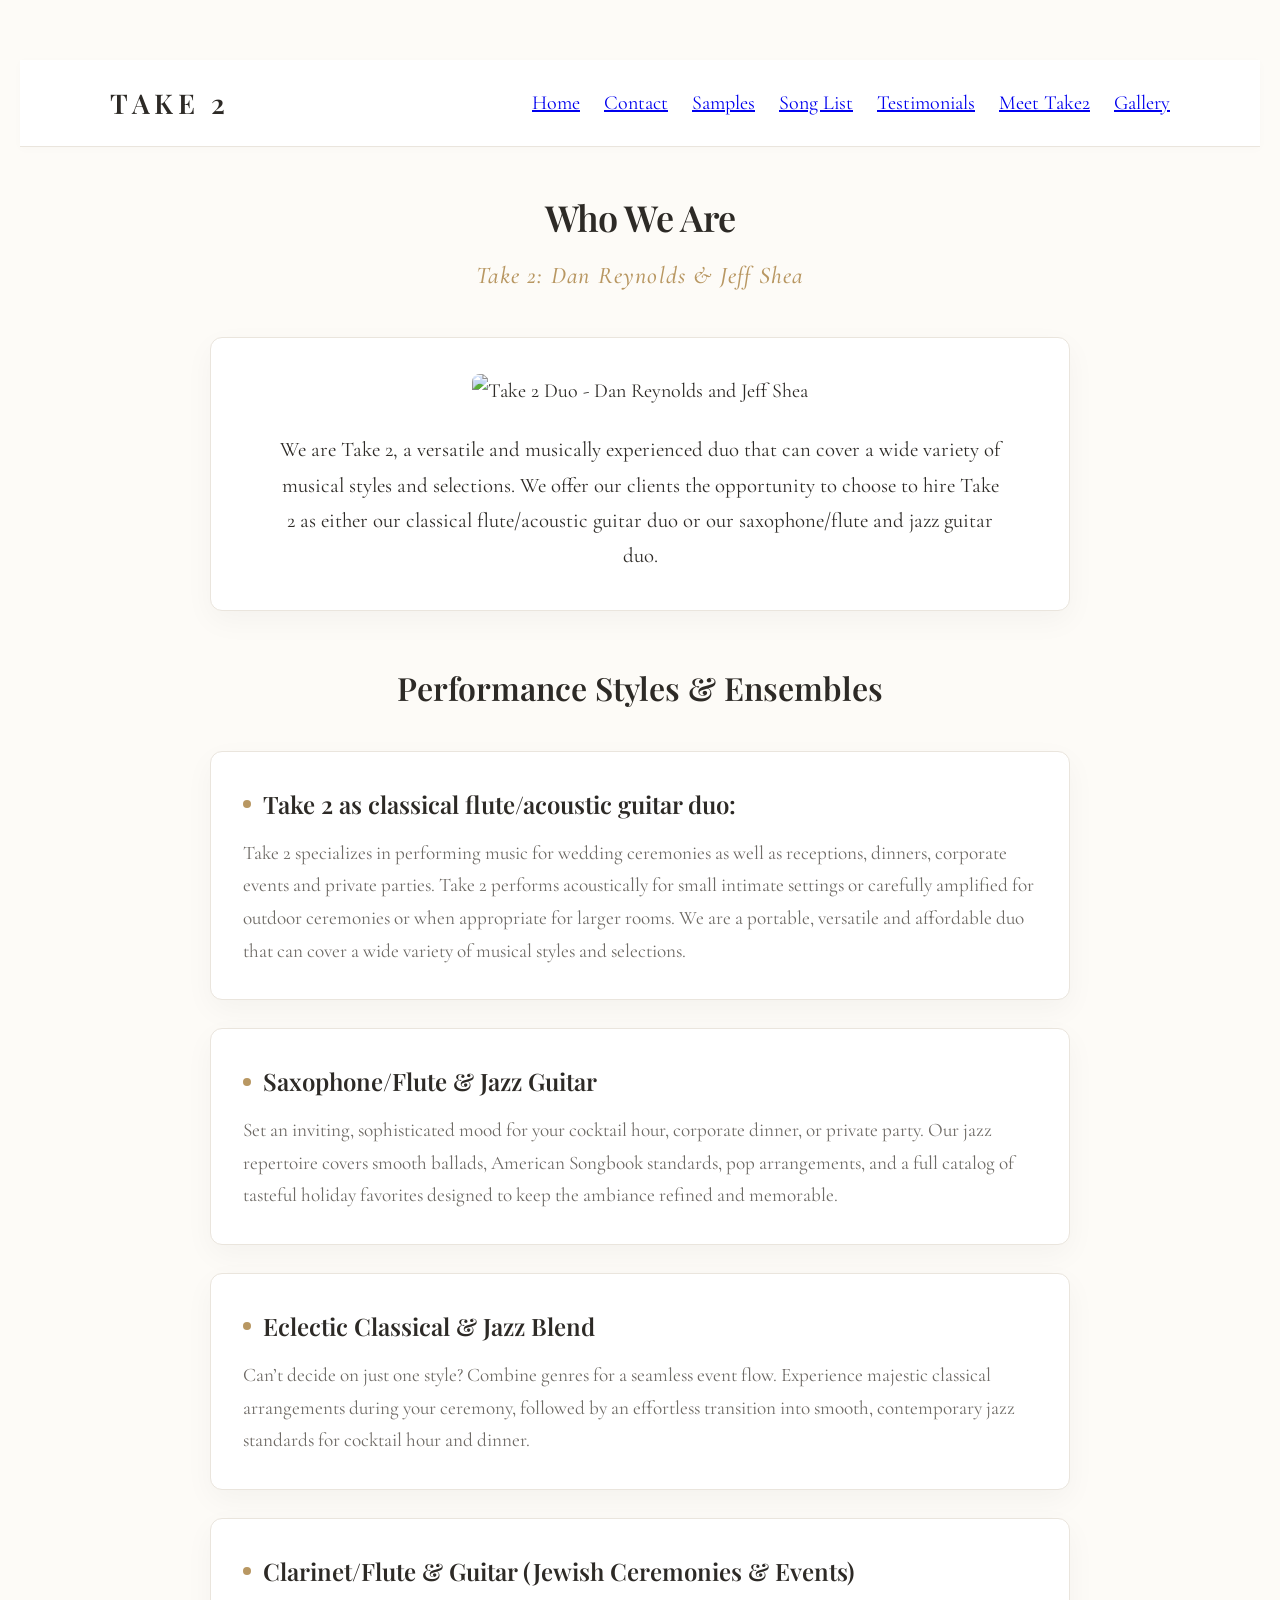
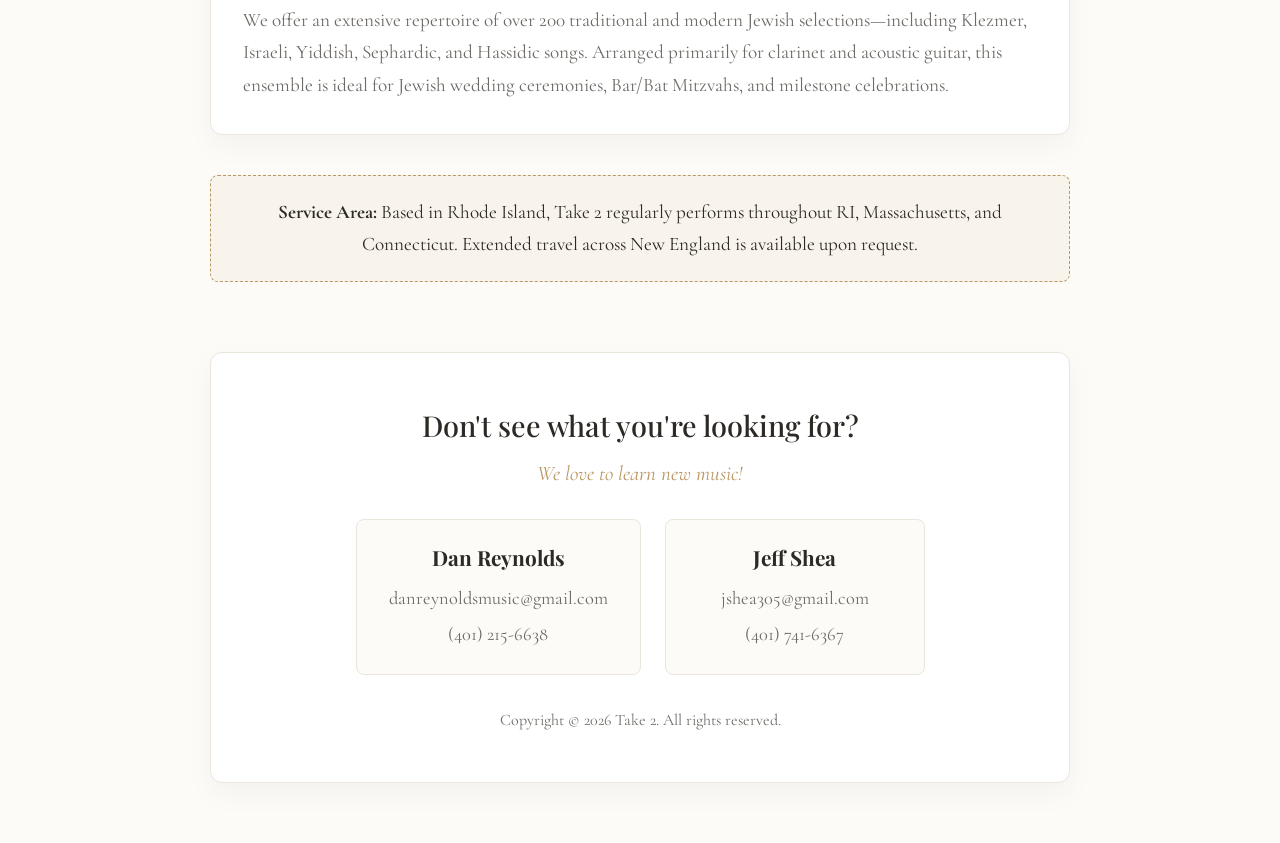
==== commit 51a149e2: "Revise Take 2 ensemble description in index.html Updated description for the Take 2 ensemble to high" ====
--- a/index.html
+++ b/index.html
@@ -62,8 +62,9 @@
     <h2 class="section-title">Performance Styles &amp; Ensembles</h2>
 
     <div class="ensemble-card">
-        <h3>Classical Flute &amp; Acoustic Guitar</h3>
-        <p>Elevate your wedding ceremony, formal dinner, or intimate reception with timeless classical music. We perform completely acoustically for close-knit settings or utilize professional, low-profile amplification for outdoor venues and larger halls. Perfectly portable, flexible, and tailored to your ideal setlist.</p>
+        <h3>Take 2 as classical flute/acoustic guitar duo:</h3>
+        <p>Take 2 specializes in performing music for wedding ceremonies as well as receptions, dinners, corporate events and private parties. Take 2 performs acoustically for small intimate settings or carefully amplified for outdoor ceremonies or when appropriate for larger rooms. We are a portable, versatile and affordable duo that can cover a wide variety of musical styles and selections.
+</p>
     </div>
 
     <div class="ensemble-card">
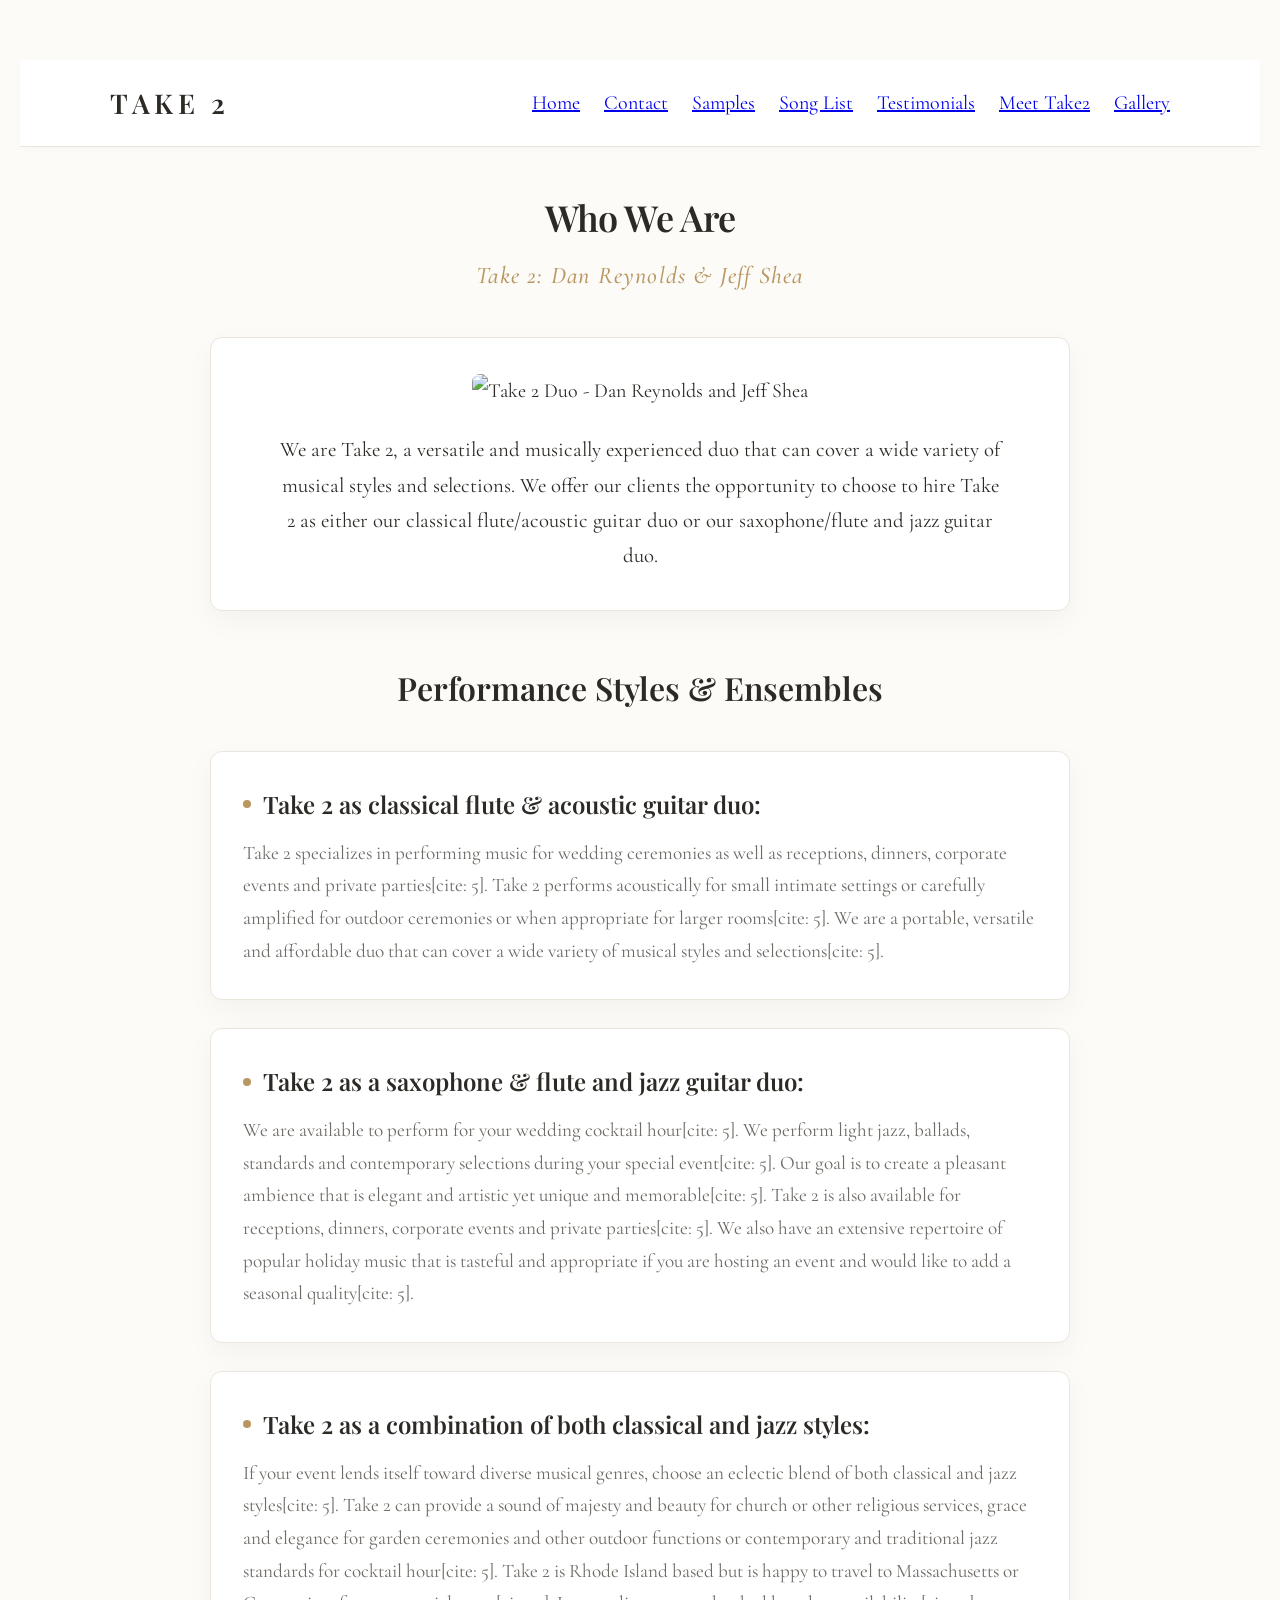
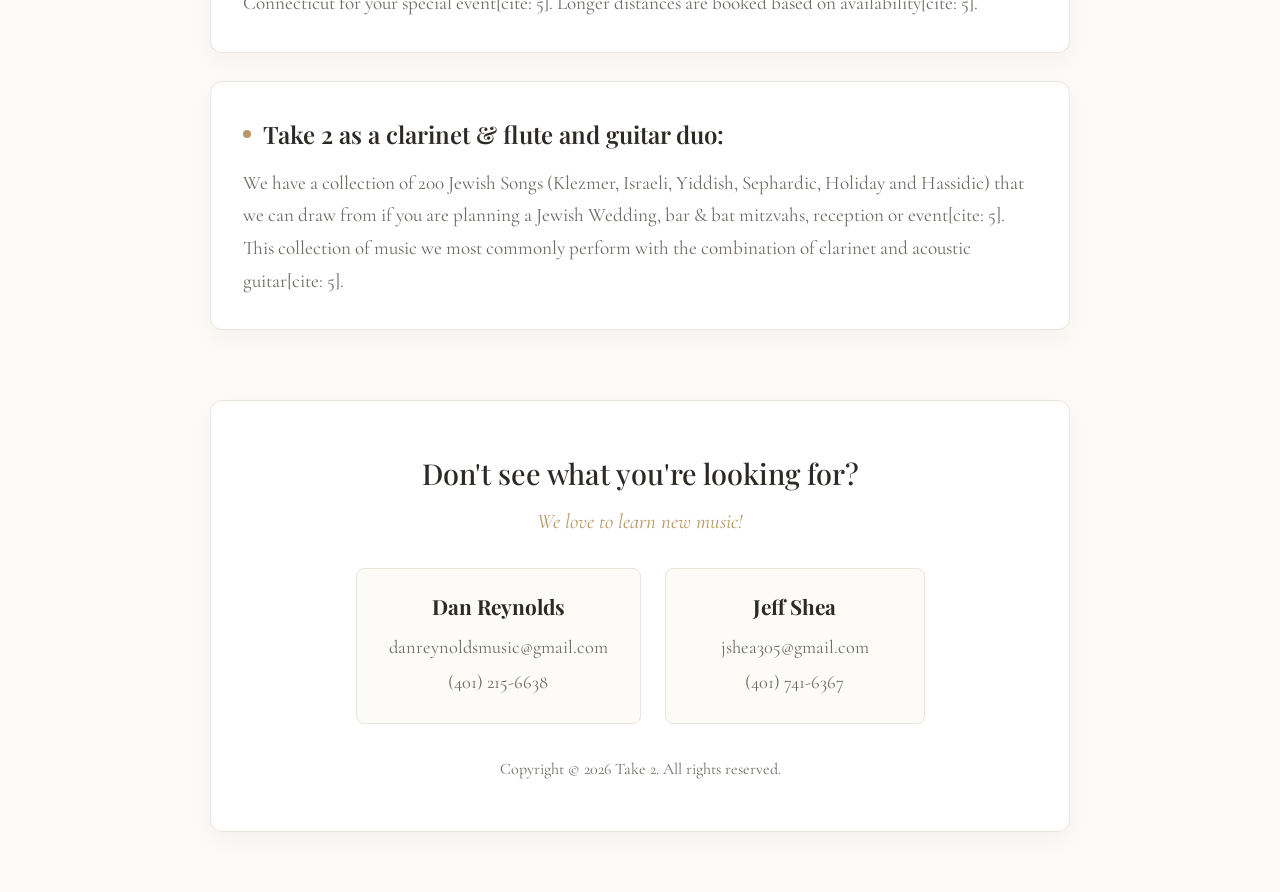
==== commit 4e58308f: "Update performance styles section in index.html" ====
--- a/index.html
+++ b/index.html
@@ -58,32 +58,28 @@
 </section>
 
 <!-- Performance Styles Section -->
+<!-- Performance Styles Section -->
 <section>
     <h2 class="section-title">Performance Styles &amp; Ensembles</h2>
 
     <div class="ensemble-card">
-        <h3>Take 2 as classical flute/acoustic guitar duo:</h3>
-        <p>Take 2 specializes in performing music for wedding ceremonies as well as receptions, dinners, corporate events and private parties. Take 2 performs acoustically for small intimate settings or carefully amplified for outdoor ceremonies or when appropriate for larger rooms. We are a portable, versatile and affordable duo that can cover a wide variety of musical styles and selections.
-</p>
+        <h3>Take 2 as classical flute &amp; acoustic guitar duo:</h3>
+        <p>Take 2 specializes in performing music for wedding ceremonies as well as receptions, dinners, corporate events and private parties[cite: 5]. Take 2 performs acoustically for small intimate settings or carefully amplified for outdoor ceremonies or when appropriate for larger rooms[cite: 5]. We are a portable, versatile and affordable duo that can cover a wide variety of musical styles and selections[cite: 5].</p>
     </div>
 
     <div class="ensemble-card">
-        <h3>Saxophone/Flute &amp; Jazz Guitar</h3>
-        <p>Set an inviting, sophisticated mood for your cocktail hour, corporate dinner, or private party. Our jazz repertoire covers smooth ballads, American Songbook standards, pop arrangements, and a full catalog of tasteful holiday favorites designed to keep the ambiance refined and memorable.</p>
+        <h3>Take 2 as a saxophone &amp; flute and jazz guitar duo:</h3>
+        <p>We are available to perform for your wedding cocktail hour[cite: 5]. We perform light jazz, ballads, standards and contemporary selections during your special event[cite: 5]. Our goal is to create a pleasant ambience that is elegant and artistic yet unique and memorable[cite: 5]. Take 2 is also available for receptions, dinners, corporate events and private parties[cite: 5]. We also have an extensive repertoire of popular holiday music that is tasteful and appropriate if you are hosting an event and would like to add a seasonal quality[cite: 5].</p>
     </div>
 
     <div class="ensemble-card">
-        <h3>Eclectic Classical &amp; Jazz Blend</h3>
-        <p>Can’t decide on just one style? Combine genres for a seamless event flow. Experience majestic classical arrangements during your ceremony, followed by an effortless transition into smooth, contemporary jazz standards for cocktail hour and dinner.</p>
+        <h3>Take 2 as a combination of both classical and jazz styles:</h3>
+        <p>If your event lends itself toward diverse musical genres, choose an eclectic blend of both classical and jazz styles[cite: 5]. Take 2 can provide a sound of majesty and beauty for church or other religious services, grace and elegance for garden ceremonies and other outdoor functions or contemporary and traditional jazz standards for cocktail hour[cite: 5]. Take 2 is Rhode Island based but is happy to travel to Massachusetts or Connecticut for your special event[cite: 5]. Longer distances are booked based on availability[cite: 5].</p>
     </div>
 
     <div class="ensemble-card">
-        <h3>Clarinet/Flute &amp; Guitar (Jewish Ceremonies &amp; Events)</h3>
-        <p>We offer an extensive repertoire of over 200 traditional and modern Jewish selections—including Klezmer, Israeli, Yiddish, Sephardic, and Hassidic songs. Arranged primarily for clarinet and acoustic guitar, this ensemble is ideal for Jewish wedding ceremonies, Bar/Bat Mitzvahs, and milestone celebrations.</p>
-    </div>
-
-    <div class="service-area">
-        <strong>Service Area:</strong> Based in Rhode Island, Take 2 regularly performs throughout RI, Massachusetts, and Connecticut. Extended travel across New England is available upon request.
+        <h3>Take 2 as a clarinet &amp; flute and guitar duo:</h3>
+        <p>We have a collection of 200 Jewish Songs (Klezmer, Israeli, Yiddish, Sephardic, Holiday and Hassidic) that we can draw from if you are planning a Jewish Wedding, bar &amp; bat mitzvahs, reception or event[cite: 5]. This collection of music we most commonly perform with the combination of clarinet and acoustic guitar[cite: 5].</p>
     </div>
 </section>
         </main>
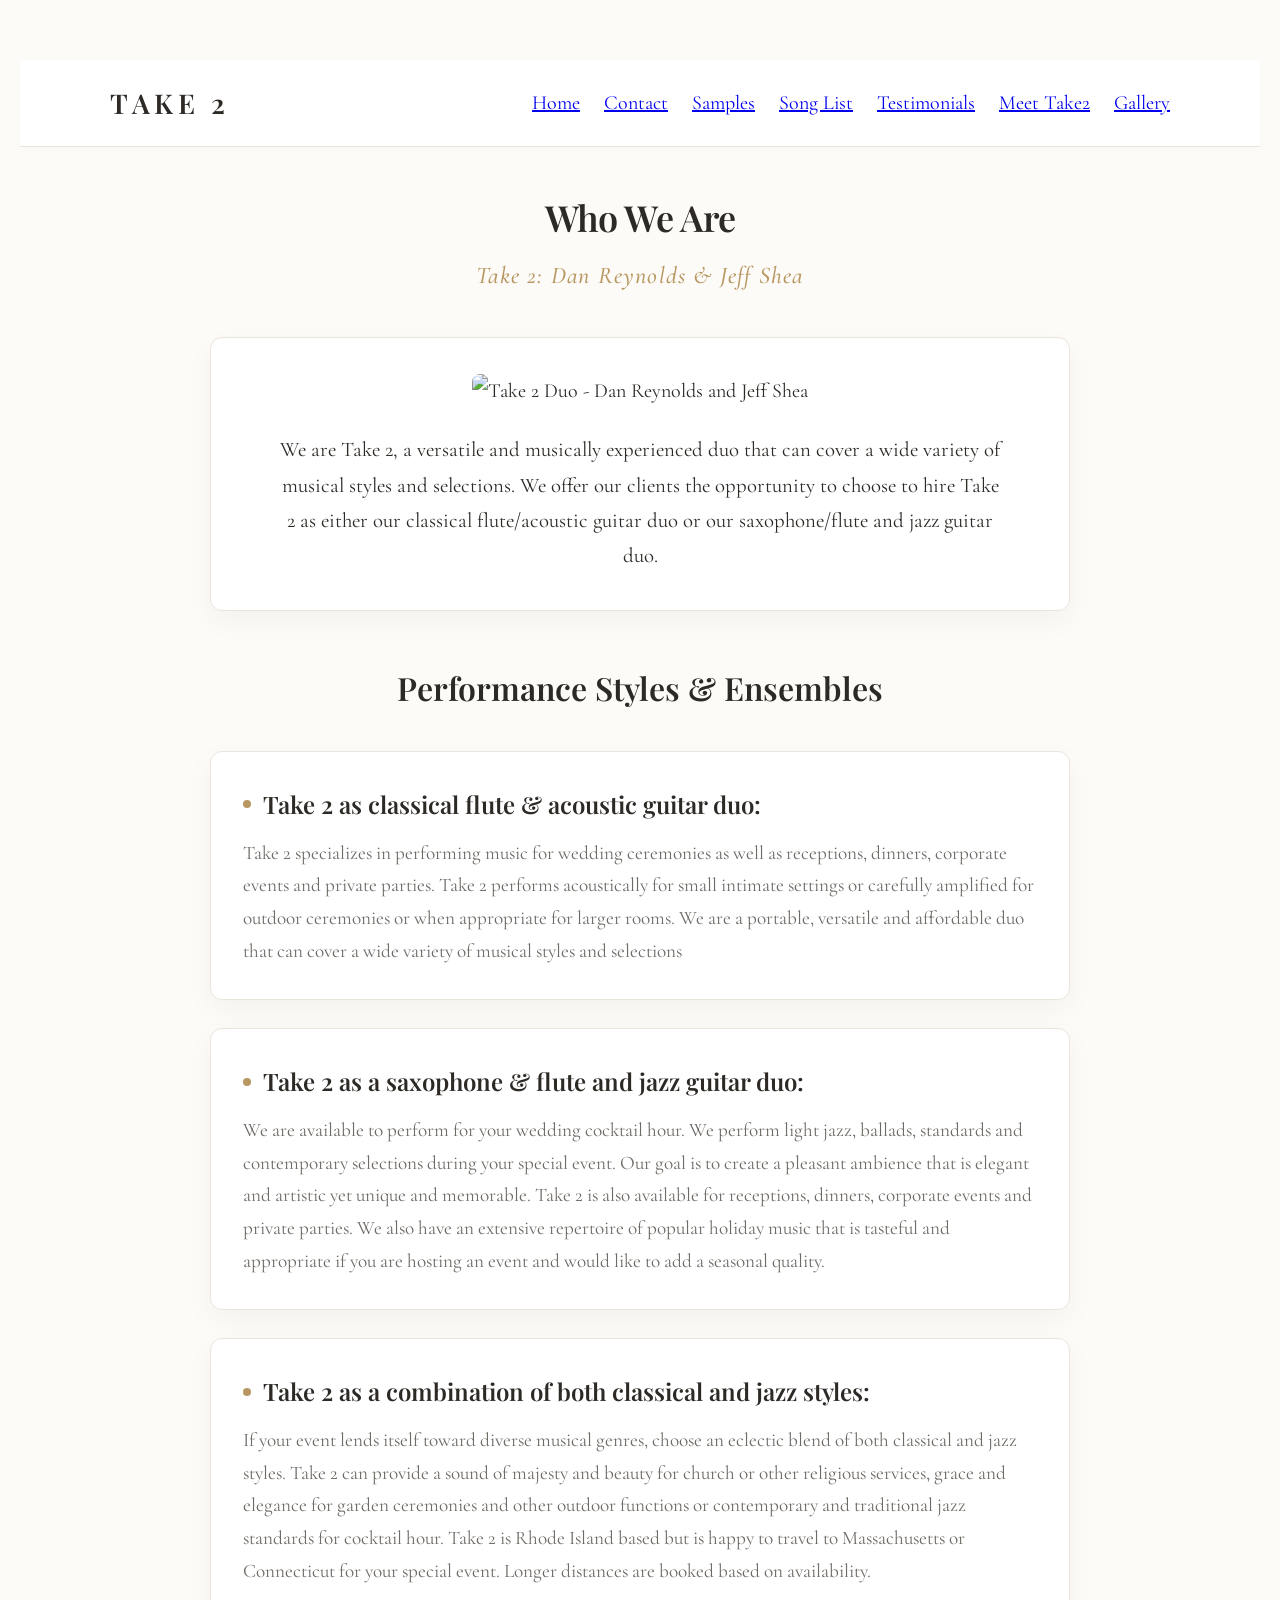
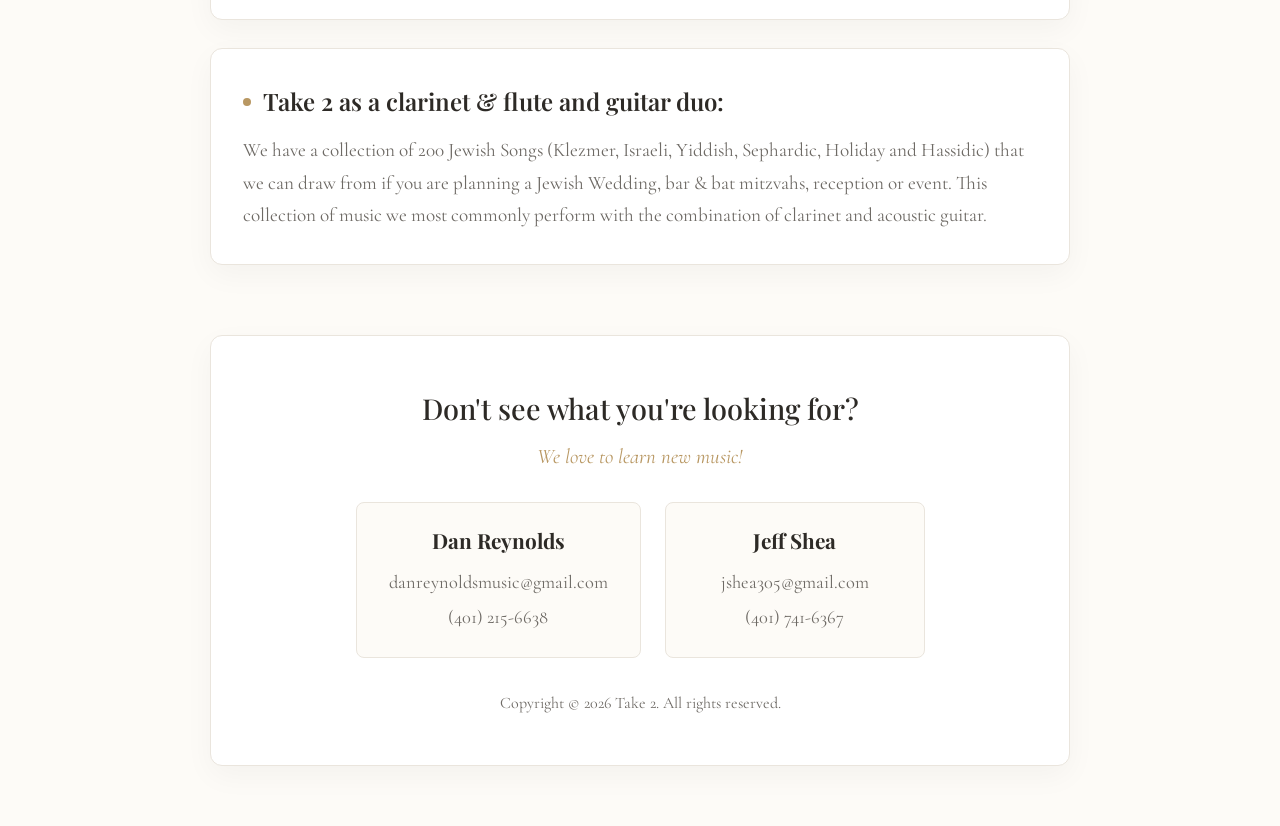
==== commit 8dff880c: "Remove citation references from ensemble descriptions" ====
--- a/index.html
+++ b/index.html
@@ -64,22 +64,23 @@
 
     <div class="ensemble-card">
         <h3>Take 2 as classical flute &amp; acoustic guitar duo:</h3>
-        <p>Take 2 specializes in performing music for wedding ceremonies as well as receptions, dinners, corporate events and private parties[cite: 5]. Take 2 performs acoustically for small intimate settings or carefully amplified for outdoor ceremonies or when appropriate for larger rooms[cite: 5]. We are a portable, versatile and affordable duo that can cover a wide variety of musical styles and selections[cite: 5].</p>
+        <p>Take 2 specializes in performing music for wedding ceremonies as well as receptions, dinners, corporate events and private parties. Take 2 performs acoustically for small intimate settings or carefully amplified for outdoor ceremonies or when appropriate for larger rooms. We are a portable, versatile and affordable duo that can cover a wide variety of musical styles and selections
+            </p>
     </div>
 
     <div class="ensemble-card">
         <h3>Take 2 as a saxophone &amp; flute and jazz guitar duo:</h3>
-        <p>We are available to perform for your wedding cocktail hour[cite: 5]. We perform light jazz, ballads, standards and contemporary selections during your special event[cite: 5]. Our goal is to create a pleasant ambience that is elegant and artistic yet unique and memorable[cite: 5]. Take 2 is also available for receptions, dinners, corporate events and private parties[cite: 5]. We also have an extensive repertoire of popular holiday music that is tasteful and appropriate if you are hosting an event and would like to add a seasonal quality[cite: 5].</p>
+        <p>We are available to perform for your wedding cocktail hour. We perform light jazz, ballads, standards and contemporary selections during your special event. Our goal is to create a pleasant ambience that is elegant and artistic yet unique and memorable. Take 2 is also available for receptions, dinners, corporate events and private parties. We also have an extensive repertoire of popular holiday music that is tasteful and appropriate if you are hosting an event and would like to add a seasonal quality.</p>
     </div>
 
     <div class="ensemble-card">
         <h3>Take 2 as a combination of both classical and jazz styles:</h3>
-        <p>If your event lends itself toward diverse musical genres, choose an eclectic blend of both classical and jazz styles[cite: 5]. Take 2 can provide a sound of majesty and beauty for church or other religious services, grace and elegance for garden ceremonies and other outdoor functions or contemporary and traditional jazz standards for cocktail hour[cite: 5]. Take 2 is Rhode Island based but is happy to travel to Massachusetts or Connecticut for your special event[cite: 5]. Longer distances are booked based on availability[cite: 5].</p>
+        <p>If your event lends itself toward diverse musical genres, choose an eclectic blend of both classical and jazz styles. Take 2 can provide a sound of majesty and beauty for church or other religious services, grace and elegance for garden ceremonies and other outdoor functions or contemporary and traditional jazz standards for cocktail hour. Take 2 is Rhode Island based but is happy to travel to Massachusetts or Connecticut for your special event. Longer distances are booked based on availability.</p>
     </div>
 
     <div class="ensemble-card">
         <h3>Take 2 as a clarinet &amp; flute and guitar duo:</h3>
-        <p>We have a collection of 200 Jewish Songs (Klezmer, Israeli, Yiddish, Sephardic, Holiday and Hassidic) that we can draw from if you are planning a Jewish Wedding, bar &amp; bat mitzvahs, reception or event[cite: 5]. This collection of music we most commonly perform with the combination of clarinet and acoustic guitar[cite: 5].</p>
+        <p>We have a collection of 200 Jewish Songs (Klezmer, Israeli, Yiddish, Sephardic, Holiday and Hassidic) that we can draw from if you are planning a Jewish Wedding, bar &amp; bat mitzvahs, reception or event. This collection of music we most commonly perform with the combination of clarinet and acoustic guitar.</p>
     </div>
 </section>
         </main>
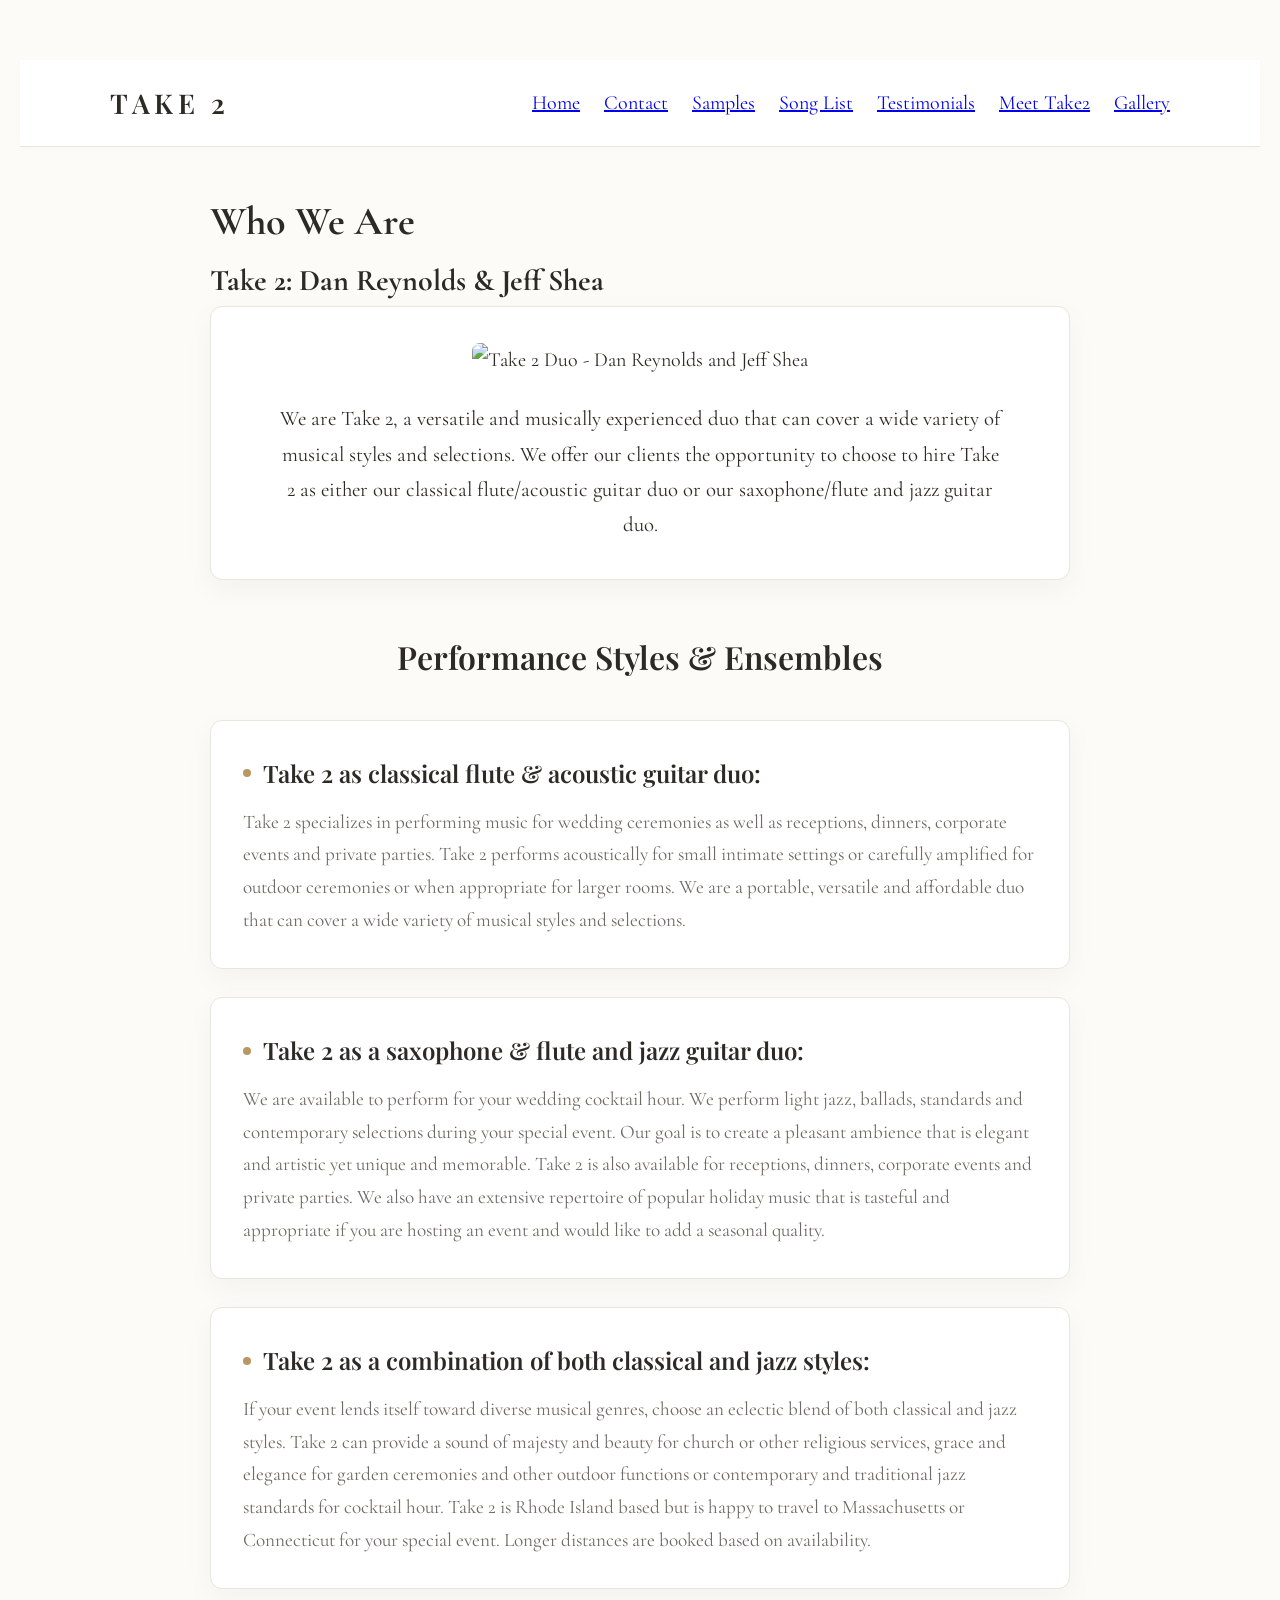
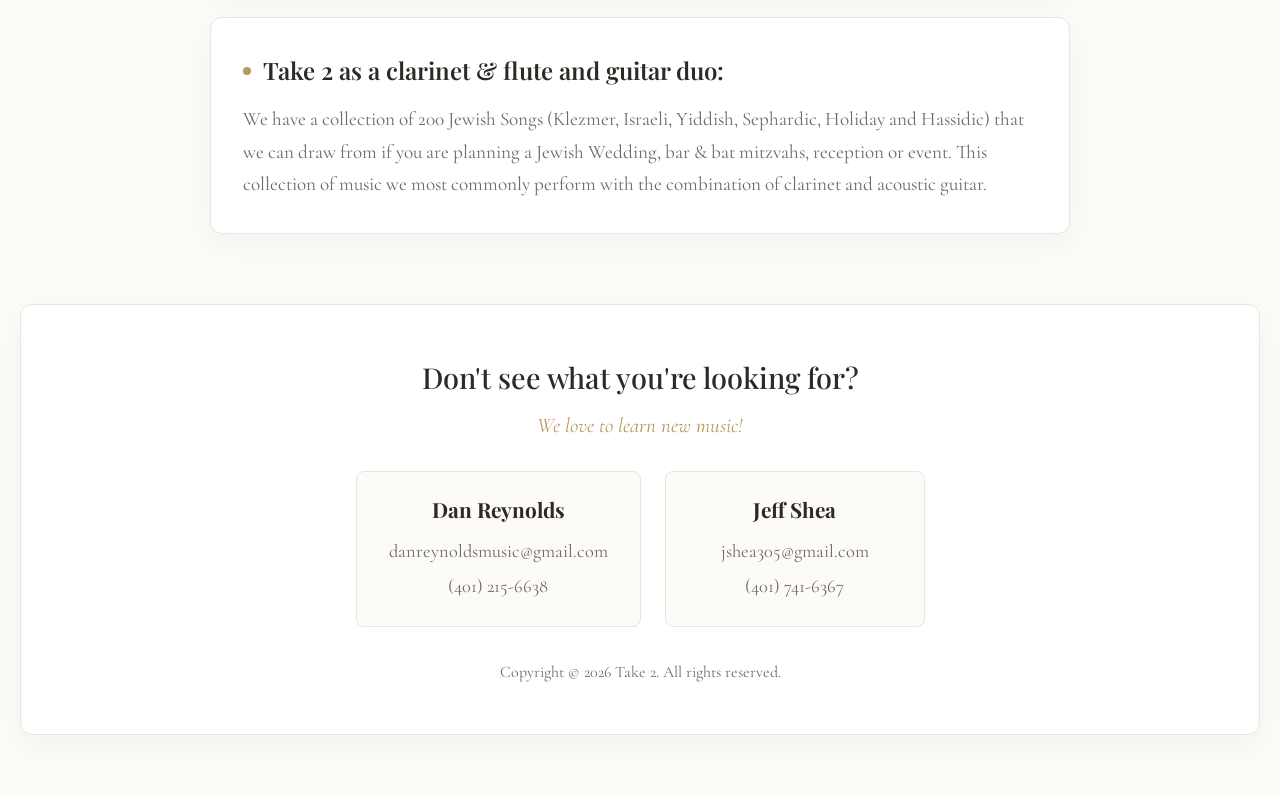
==== commit 0b40c6fd: "Refactor HTML structure and improve comments" ====
--- a/index.html
+++ b/index.html
@@ -10,7 +10,7 @@
     <link rel="preconnect" href="https://fonts.gstatic.com" crossorigin>
     <link href="https://fonts.googleapis.com/css2?family=Cormorant+Garamond:wght@400;500;600&family=Playfair+Display:ital,wght@0,500;0,600;0,700;1,400&display=swap" rel="stylesheet">
 
-    <!-- Font Awesome Icons (Fixes invisible hamburger button) -->
+    <!-- Font Awesome Icons -->
     <link rel="stylesheet" href="https://cdnjs.cloudflare.com/ajax/libs/font-awesome/6.0.0/css/all.min.css">
 
     <!-- Shared Stylesheet -->
@@ -34,7 +34,7 @@
       </button>
 
       <ul class="nav-links">
-        <li><a href="index.html">Home</a></li>
+        <li><a href="index.html" class="active">Home</a></li>
         <li><a href="contact.html">Contact</a></li>
         <li><a href="samples.html">Samples</a></li>
         <li><a href="song-list.html">Song List</a></li>
@@ -44,88 +44,86 @@
       </ul>
     </nav>
   </header>
-    <div class="container">
-        <header>
+
+  <div class="container">
+        <div class="page-header">
             <h1>Who We Are</h1>
             <h2>Take 2: Dan Reynolds &amp; Jeff Shea</h2>
-        </header>
+        </div>
 
         <main>
-        <!-- Hero Section -->
-<section class="hero-section">
-    <img class="hero-img" src="https://www.take2musicnow.com/uploads/7/5/7/3/75738559/tk1_orig.jpg" alt="Take 2 Duo - Dan Reynolds and Jeff Shea">
-    <p class="hero-text">We are Take 2, a versatile and musically experienced duo that can cover a wide variety of musical styles and selections. We offer our clients the opportunity to choose to hire Take 2 as either our classical flute/acoustic guitar duo or our saxophone/flute and jazz guitar duo.</p>
-</section>
+            <!-- Hero Section -->
+            <section class="hero-section">
+                <img class="hero-img" src="https://www.take2musicnow.com/uploads/7/5/7/3/75738559/tk1_orig.jpg" alt="Take 2 Duo - Dan Reynolds and Jeff Shea">
+                <p class="hero-text">We are Take 2, a versatile and musically experienced duo that can cover a wide variety of musical styles and selections. We offer our clients the opportunity to choose to hire Take 2 as either our classical flute/acoustic guitar duo or our saxophone/flute and jazz guitar duo.</p>
+            </section>
 
-<!-- Performance Styles Section -->
-<!-- Performance Styles Section -->
-<section>
-    <h2 class="section-title">Performance Styles &amp; Ensembles</h2>
+            <!-- Performance Styles Section -->
+            <section>
+                <h2 class="section-title">Performance Styles &amp; Ensembles</h2>
 
-    <div class="ensemble-card">
-        <h3>Take 2 as classical flute &amp; acoustic guitar duo:</h3>
-        <p>Take 2 specializes in performing music for wedding ceremonies as well as receptions, dinners, corporate events and private parties. Take 2 performs acoustically for small intimate settings or carefully amplified for outdoor ceremonies or when appropriate for larger rooms. We are a portable, versatile and affordable duo that can cover a wide variety of musical styles and selections
-            </p>
+                <div class="ensemble-card">
+                    <h3>Take 2 as classical flute &amp; acoustic guitar duo:</h3>
+                    <p>Take 2 specializes in performing music for wedding ceremonies as well as receptions, dinners, corporate events and private parties. Take 2 performs acoustically for small intimate settings or carefully amplified for outdoor ceremonies or when appropriate for larger rooms. We are a portable, versatile and affordable duo that can cover a wide variety of musical styles and selections.</p>
+                </div>
+
+                <div class="ensemble-card">
+                    <h3>Take 2 as a saxophone &amp; flute and jazz guitar duo:</h3>
+                    <p>We are available to perform for your wedding cocktail hour. We perform light jazz, ballads, standards and contemporary selections during your special event. Our goal is to create a pleasant ambience that is elegant and artistic yet unique and memorable. Take 2 is also available for receptions, dinners, corporate events and private parties. We also have an extensive repertoire of popular holiday music that is tasteful and appropriate if you are hosting an event and would like to add a seasonal quality.</p>
+                </div>
+
+                <div class="ensemble-card">
+                    <h3>Take 2 as a combination of both classical and jazz styles:</h3>
+                    <p>If your event lends itself toward diverse musical genres, choose an eclectic blend of both classical and jazz styles. Take 2 can provide a sound of majesty and beauty for church or other religious services, grace and elegance for garden ceremonies and other outdoor functions or contemporary and traditional jazz standards for cocktail hour. Take 2 is Rhode Island based but is happy to travel to Massachusetts or Connecticut for your special event. Longer distances are booked based on availability.</p>
+                </div>
+
+                <div class="ensemble-card">
+                    <h3>Take 2 as a clarinet &amp; flute and guitar duo:</h3>
+                    <p>We have a collection of 200 Jewish Songs (Klezmer, Israeli, Yiddish, Sephardic, Holiday and Hassidic) that we can draw from if you are planning a Jewish Wedding, bar &amp; bat mitzvahs, reception or event. This collection of music we most commonly perform with the combination of clarinet and acoustic guitar.</p>
+                </div>
+            </section>
+        </main>
     </div>
 
-    <div class="ensemble-card">
-        <h3>Take 2 as a saxophone &amp; flute and jazz guitar duo:</h3>
-        <p>We are available to perform for your wedding cocktail hour. We perform light jazz, ballads, standards and contemporary selections during your special event. Our goal is to create a pleasant ambience that is elegant and artistic yet unique and memorable. Take 2 is also available for receptions, dinners, corporate events and private parties. We also have an extensive repertoire of popular holiday music that is tasteful and appropriate if you are hosting an event and would like to add a seasonal quality.</p>
-    </div>
+    <!-- Global Site Footer -->
+    <footer class="site-footer">
+      <div class="footer-container">
+        
+        <h2>Don't see what you're looking for?</h2>
+        <p class="footer-tagline">We love to learn new music!</p>
 
-    <div class="ensemble-card">
-        <h3>Take 2 as a combination of both classical and jazz styles:</h3>
-        <p>If your event lends itself toward diverse musical genres, choose an eclectic blend of both classical and jazz styles. Take 2 can provide a sound of majesty and beauty for church or other religious services, grace and elegance for garden ceremonies and other outdoor functions or contemporary and traditional jazz standards for cocktail hour. Take 2 is Rhode Island based but is happy to travel to Massachusetts or Connecticut for your special event. Longer distances are booked based on availability.</p>
-    </div>
+        <div class="contact-card-container">
+          
+          <!-- Dan Reynolds -->
+          <div class="contact-card">
+            <strong>Dan Reynolds</strong>
+            <p>
+              <a href="mailto:danreynoldsmusic@gmail.com">danreynoldsmusic@gmail.com</a>
+            </p>
+            <p>
+              <a href="tel:4012156638">(401) 215-6638</a>
+            </p>
+          </div>
 
-    <div class="ensemble-card">
-        <h3>Take 2 as a clarinet &amp; flute and guitar duo:</h3>
-        <p>We have a collection of 200 Jewish Songs (Klezmer, Israeli, Yiddish, Sephardic, Holiday and Hassidic) that we can draw from if you are planning a Jewish Wedding, bar &amp; bat mitzvahs, reception or event. This collection of music we most commonly perform with the combination of clarinet and acoustic guitar.</p>
-    </div>
-</section>
-        </main>
+          <!-- Jeff Shea -->
+          <div class="contact-card">
+            <strong>Jeff Shea</strong>
+            <p>
+              <a href="mailto:jshea305@gmail.com">jshea305@gmail.com</a>
+            </p>
+            <p>
+              <a href="tel:4017416367">(401) 741-6367</a>
+            </p>
+          </div>
 
-      
-            <!-- Global Site Footer -->
-<footer class="site-footer">
-  <div class="footer-container">
-    
-    <h2>Don't see what you're looking for?</h2>
-    <p class="footer-tagline">We love to learn new music!</p>
+        </div>
 
-    <div class="contact-card-container">
-      
-      <!-- Dan Reynolds -->
-      <div class="contact-card">
-        <strong>Dan Reynolds</strong>
-        <p>
-          <a href="mailto:danreynoldsmusic@gmail.com">danreynoldsmusic@gmail.com</a>
-        </p>
-        <p>
-          <a href="tel:4012156638">(401) 215-6638</a>
-        </p>
+        <p class="copyright">Copyright &copy; 2026 Take 2. All rights reserved.</p>
+
       </div>
+    </footer>
 
-      <!-- Jeff Shea -->
-      <div class="contact-card">
-        <strong>Jeff Shea</strong>
-        <p>
-          <a href="mailto:jshea305@gmail.com">jshea305@gmail.com</a>
-        </p>
-        <p>
-          <a href="tel:4017416367">(401) 741-6367</a>
-        </p>
-      </div>
-
-    </div>
-
-    <p class="copyright">Copyright &copy; 2026 Take 2. All rights reserved.</p>
-
-  </div>
-</footer>
-
-  
-  <!-- Mobile Menu Script -->
-<script src="js/menu.js"></script>
+    <!-- Mobile Menu Script -->
+    <script src="js/menu.js"></script>
 </body>
 </html>
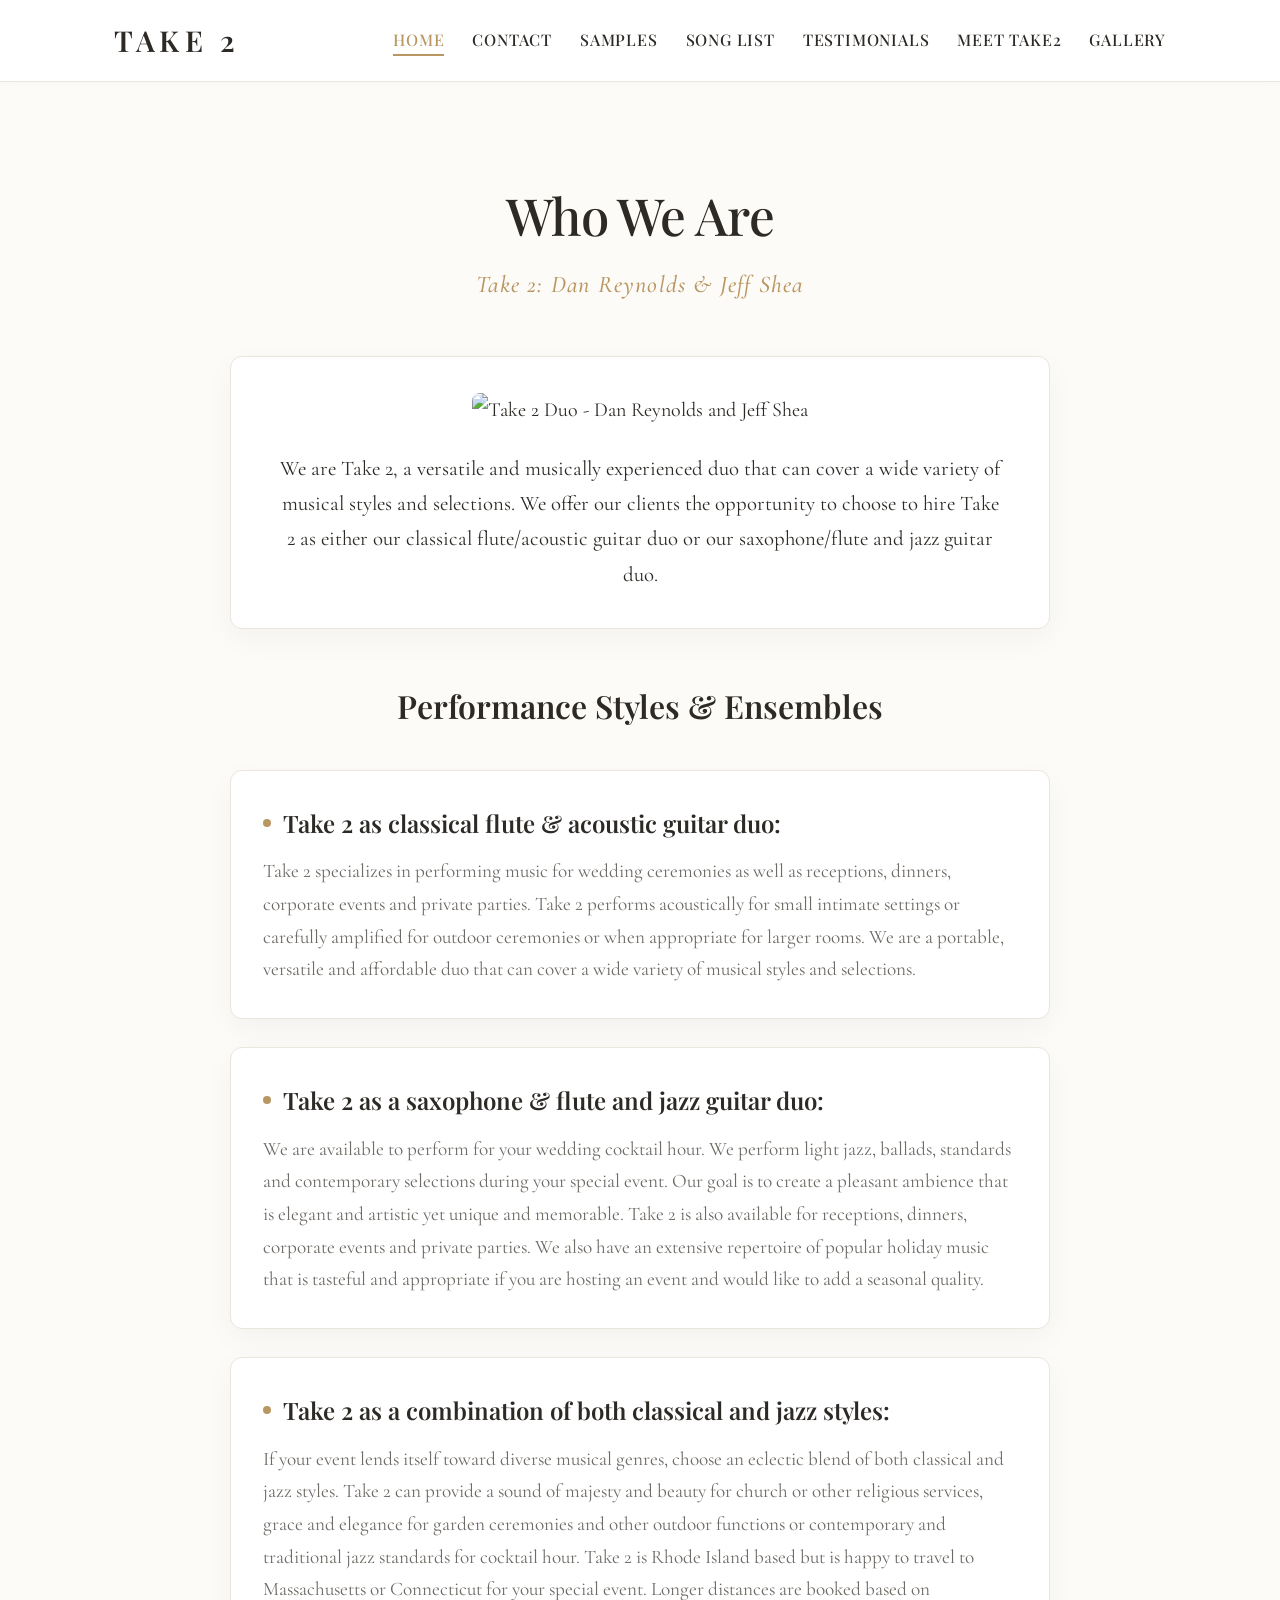
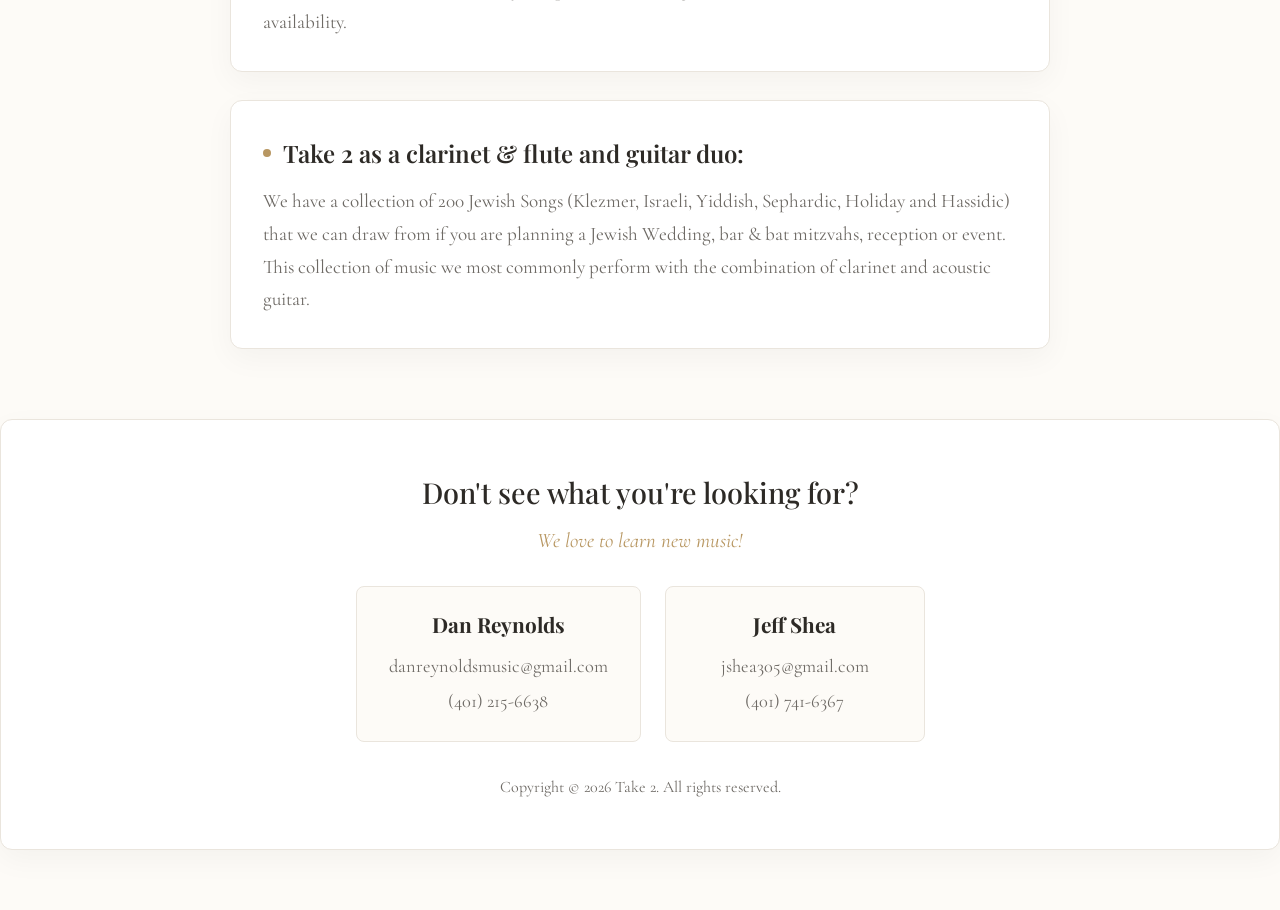
==== commit e32eb672: "Update hero image source in index.html" ====
--- a/index.html
+++ b/index.html
@@ -54,7 +54,7 @@
         <main>
             <!-- Hero Section -->
             <section class="hero-section">
-                <img class="hero-img" src="https://www.take2musicnow.com/uploads/7/5/7/3/75738559/tk1_orig.jpg" alt="Take 2 Duo - Dan Reynolds and Jeff Shea">
+                <img class="hero-img" src="https://take2music.net/media/tk1_orig.jpg" alt="Take 2 Duo - Dan Reynolds and Jeff Shea">
                 <p class="hero-text">We are Take 2, a versatile and musically experienced duo that can cover a wide variety of musical styles and selections. We offer our clients the opportunity to choose to hire Take 2 as either our classical flute/acoustic guitar duo or our saxophone/flute and jazz guitar duo.</p>
             </section>
 
--- a/css/style.css
+++ b/css/style.css
@@ -1,737 +1,341 @@
-/* Sticky Global Top Header */
+/* ==========================================================================
+   1. CSS Variables & Reset
+   ========================================================================== */
+:root {
+    --bg-color: #fdfbf7;
+    --card-bg: #ffffff;
+    --text-main: #2d2a26;
+    --text-muted: #6e6a65;
+    --accent-gold: #b89762;
+    --accent-rose: #d8a798;
+    --accent-sage: #8a9a86;
+    --border-color: #eae5dd;
+    --shadow: 0 10px 30px rgba(0, 0, 0, 0.04);
+}
+
+* {
+    box-sizing: border-box;
+    margin: 0;
+    padding: 0;
+}
+
+body {
+    font-family: 'Cormorant Garamond', serif;
+    font-size: 1.25rem;
+    background-color: var(--bg-color);
+    color: var(--text-main);
+    line-height: 1.7;
+    padding-bottom: 60px;
+}
+
+.container {
+    max-width: 860px;
+    margin: 0 auto;
+    padding: 40px 20px 0 20px;
+}
+
+/* ==========================================================================
+   2. Sticky Global Navigation Bar
+   ========================================================================== */
 .site-header {
     background-color: #ffffff;
-    border-bottom: 1px solid #eae5dd;
+    border-bottom: 1px solid var(--border-color);
     position: sticky;
     top: 0;
     z-index: 1000;
     box-shadow: 0 2px 10px rgba(0, 0, 0, 0.02);
 }
 
-
-
-
+.nav-container {
+    max-width: 1100px;
+    margin: 0 auto;
+    padding: 16px 24px;
+    display: flex;
+    justify-content: space-between;
+    align-items: center;
+    position: relative;
+}
+
+/* Logo Styling */
+.nav-logo a {
+    font-family: 'Playfair Display', serif;
+    font-size: 1.8rem;
+    font-weight: 600;
+    letter-spacing: 0.18em;
+    text-transform: uppercase;
+    color: var(--text-main);
+    text-decoration: none;
+}
+
+/* Desktop Navigation Menu Links */
 .nav-links {
-  list-style: none;
-  display: flex;
-}
-
-
-
-
-  
-   
-  :root {
-            --bg-color: #fdfbf7;
-            --card-bg: #ffffff;
-            --text-main: #2d2a26;
-            --text-muted: #6e6a65;
-            --accent-gold: #b89762;
-            --accent-rose: #d8a798;
-            --accent-sage: #8a9a86;
-            --border-color: #eae5dd;
-            --shadow: 0 10px 30px rgba(0, 0, 0, 0.04);
-        }
-
-        * {
-            box-sizing: border-box;
-            margin: 0;
-            padding: 0;
-        }
-
-        body {
-            font-family: 'Cormorant Garamond', serif;
-            font-size: 1.25rem;
-            background-color: var(--bg-color);
-            color: var(--text-main);
-            line-height: 1.7;
-            padding: 60px 20px;
-        }
-
-        .container {
-            max-width: 860px;
-            margin: 0 auto;
-        }
-
-        header {
-            text-align: center;
-            margin-bottom: 50px;
-            position: relative;
-        }
-
-        header::after {
-            display: block;
-            color: var(--accent-gold);
-            font-size: 1.2rem;
-            margin-top: 20px;
-        }
-
-        header h1 {
-            font-family: 'Playfair Display', serif;
-            font-size: 3.2rem;
-            font-weight: 500;
-            letter-spacing: -0.01em;
-            color: var(--text-main);
-            margin-bottom: 6px;
-        }
-
-        header h2 {
-            font-family: 'Cormorant Garamond', serif;
-            font-size: 1.5rem;
-            font-weight: 500;
-            font-style: italic;
-            color: var(--accent-gold);
-            letter-spacing: 0.05em;
-        }
-
-        .hero-section {
-            background-color: var(--card-bg);
-            border: 1px solid var(--border-color);
-            border-radius: 12px;
-            padding: 36px;
-            margin-bottom: 50px;
-            box-shadow: var(--shadow);
-            text-align: center;
-        }
-
-        .hero-img {
-            width: 100%;
-            max-width: 720px;
-            height: auto;
-            border-radius: 8px;
-            margin-bottom: 24px;
-        }
-
-        .hero-text {
-            color: var(--text-main);
-            font-size: 1.3rem;
-            max-width: 720px;
-            margin: 0 auto;
-        }
-
-        .section-title {
-            font-family: 'Playfair Display', serif;
-            font-size: 2rem;
-            text-align: center;
-            color: var(--text-main);
-            margin-bottom: 36px;
-            font-weight: 600;
-        }
-
-        .ensemble-card {
-            background-color: var(--card-bg);
-            border: 1px solid var(--border-color);
-            border-radius: 12px;
-            padding: 32px;
-            margin-bottom: 28px;
-            box-shadow: var(--shadow);
-            position: relative;
-            transition: border-color 0.3s ease, transform 0.3s ease;
-        }
-
-        .ensemble-card:hover {
-            border-color: var(--accent-gold);
-            transform: translateY(-2px);
-        }
-
-        .ensemble-card h3 {
-            font-family: 'Playfair Display', serif;
-            font-size: 1.5rem;
-            font-weight: 600;
-            color: var(--text-main);
-            margin-bottom: 12px;
-            display: flex;
-            align-items: center;
-            gap: 12px;
-        }
-
-        .ensemble-card h3::before {
-            content: "";
-            display: inline-block;
-            width: 8px;
-            height: 8px;
-            background-color: var(--accent-gold);
-            border-radius: 50%;
-        }
-
-        .ensemble-card p {
-            color: var(--text-muted);
-            font-size: 1.2rem;
-        }
-
-        .service-area {
-            text-align: center;
-            background-color: rgba(184, 151, 98, 0.08);
-            border: 1px dashed var(--accent-gold);
-            border-radius: 8px;
-            padding: 20px;
-            margin-top: 40px;
-            color: var(--text-main);
-            font-size: 1.2rem;
-        }
-
-        footer {
-            margin-top: 70px;
-            background-color: var(--card-bg);
-            border: 1px solid var(--border-color);
-            border-radius: 12px;
-            padding: 48px 20px;
-            text-align: center;
-            box-shadow: var(--shadow);
-        }
-
-        footer h2 {
-            font-family: 'Playfair Display', serif;
-            font-size: 1.8rem;
-            font-weight: 500;
-            margin-bottom: 6px;
-        }
-
-        footer p.tagline {
-            color: var(--accent-gold);
-            font-style: italic;
-            font-size: 1.3rem;
-            margin-bottom: 28px;
-        }
-
-        .contact-card-container {
-            display: flex;
-            justify-content: center;
-            gap: 24px;
-            flex-wrap: wrap;
-            margin-bottom: 36px;
-        }
-
-        .contact-card {
-            background-color: var(--bg-color);
-            border: 1px solid var(--border-color);
-            padding: 16px 28px;
-            border-radius: 8px;
-            font-size: 1.2rem;
-        }
-
-        .contact-card strong {
-            color: var(--text-main);
-            font-family: 'Playfair Display', serif;
-        }
-
-        .badges {
-            display: flex;
-            justify-content: center;
-            align-items: center;
-            gap: 24px;
-            margin-top: 20px;
-            flex-wrap: wrap;
-        }
-
-        .copyright {
-            margin-top: 36px;
-            font-size: 1rem;
-            color: var(--text-muted);
-        }
-/* Global Footer Styling */
-.site-footer {
-  margin-top: 70px;
-  background-color: var(--card-bg, #ffffff);
-  border: 1px solid var(--border-color, #eae5dd);
-  border-radius: 12px;
-  padding: 48px 20px;
-  text-align: center;
-  box-shadow: var(--shadow, 0 10px 30px rgba(0, 0, 0, 0.04));
-}
-
-.site-footer h2 {
-  font-family: 'Playfair Display', serif;
-  font-size: 1.8rem;
-  font-weight: 500;
-  color: var(--text-main, #2d2a26);
-  margin-bottom: 6px;
-}
-
-.site-footer .footer-tagline {
-  color: var(--accent-gold, #b89762);
-  font-style: italic;
-  font-size: 1.3rem;
-  margin-bottom: 28px;
-}
-
-.contact-card-container {
-  display: flex;
-  justify-content: center;
-  gap: 24px;
-  flex-wrap: wrap;
-  margin-bottom: 20px;
-}
-
-.contact-card {
-  background-color: var(--bg-color, #fdfbf7);
-  border: 1px solid var(--border-color, #eae5dd);
-  padding: 20px 32px;
-  border-radius: 8px;
-  min-width: 260px;
-  text-align: center;
-}
-
-.contact-card strong {
-  display: block;
-  font-family: 'Playfair Display', serif;
-  font-size: 1.3rem;
-  color: var(--text-main, #2d2a26);
-  margin-bottom: 8px;
-}
-
-.contact-card p {
-  margin: 4px 0;
-  font-size: 1.15rem;
-}
-
-.contact-card a {
-  color: var(--text-muted, #6e6a65);
-  text-decoration: none;
-  transition: color 0.3s ease;
-}
-
-.contact-card a:hover {
-  color: var(--accent-gold, #b89762);
-}
-
-.copyright {
-  margin-top: 32px;
-  font-size: 1rem;
-  color: var(--text-muted, #6e6a65);
-}
-
-/* Mobile Responsiveness */
-@media (max-width: 600px) {
-  .site-footer {
-    padding: 36px 16px;
-  }
-  .contact-card-container {
-    flex-direction: column;
+    list-style: none;
+    display: flex;
     align-items: center;
-    gap: 16px;
-  }
-  .contact-card {
+    gap: 28px;
+    margin: 0;
+    padding: 0;
+}
+
+.nav-links a {
+    font-family: 'Playfair Display', serif;
+    font-size: 1rem;
+    font-weight: 500;
+    letter-spacing: 0.05em;
+    text-transform: uppercase;
+    color: var(--text-main);
+    text-decoration: none;
+    position: relative;
+    padding: 6px 0;
+    transition: color 0.25s ease;
+}
+
+/* Hover & Active Link Animation */
+.nav-links a:hover,
+.nav-links a.active {
+    color: var(--accent-gold);
+}
+
+.nav-links a::after {
+    content: '';
+    position: absolute;
+    width: 0%;
+    height: 2px;
+    bottom: 0;
+    left: 0;
+    background-color: var(--accent-gold);
+    transition: width 0.25s ease-in-out;
+}
+
+.nav-links a:hover::after,
+.nav-links a.active::after {
     width: 100%;
-    max-width: 320px;
-  }
-}
-/* Playlist Cards styling for Take 2 theme */
-.playlist-card {
-  padding: 0 !important;
-  overflow: hidden;
-  margin-bottom: 36px;
-}
-
-.playlist-header {
-  font-family: 'Playfair Display', serif;
-  font-size: 1.6rem;
-  font-weight: 600;
-  color: var(--text-main);
-  padding: 24px 32px 16px 32px;
-  border-bottom: 1px solid var(--border-color);
-  margin-bottom: 0;
-}
-
-.playlist-header::before {
-  content: "";
-  display: inline-block;
-  width: 8px;
-  height: 8px;
-  background-color: var(--accent-gold);
-  border-radius: 50%;
-  margin-right: 12px;
-}
-
-.sticky-player {
-  background-color: #fcfbfa;
-  padding: 16px 32px;
-  border-bottom: 1px solid var(--border-color);
-}
-
-.now-playing-label {
-  display: block;
-  font-family: 'Cormorant Garamond', serif;
-  font-size: 1.1rem;
-  font-style: italic;
-  color: var(--accent-gold);
-  margin-bottom: 6px;
-}
-
-/* Tracklist */
-.tracklist {
-  list-style: none;
-  padding: 0;
-  margin: 0;
-}
-
-.track-item {
-  display: flex;
-  justify-content: space-between;
-  align-items: center;
-  padding: 14px 32px;
-  border-bottom: 1px solid var(--border-color);
-  cursor: pointer;
-  transition: background-color 0.2s ease, color 0.2s ease;
-  font-family: 'Cormorant Garamond', serif;
-  font-size: 1.25rem;
-}
-
-.track-item:last-child {
-  border-bottom: none;
-}
-
-.track-item:hover {
-  background-color: rgba(184, 151, 98, 0.06);
-}
-
-.track-item.active {
-  background-color: rgba(184, 151, 98, 0.12);
-  color: var(--accent-gold);
-  font-weight: 600;
-}
-
-.track-artist {
-  font-size: 1.05rem;
-  color: var(--text-muted);
-  font-style: italic;
-}
-
-/* Hide toggle button by default on desktop */
+}
+
+/* Hide Hamburger Toggle on Desktop */
 .mobile-menu-toggle {
     display: none;
-    background: none;
+    background: transparent;
     border: none;
     font-size: 1.8rem;
-    color: var(--text-main, #2d2a26);
+    color: var(--text-main);
     cursor: pointer;
     padding: 8px;
 }
 
-
-
-  
-
-.nav-container {
-  max-width: 1100px;
-  margin: 0 auto;
-  padding: 20px;
-  display: flex;
-  justify-content: space-between;
-  align-items: center;
-  position: relative;
-}
-
-.nav-logo a {
-  font-family: 'Playfair Display', serif;
-  font-size: 2.2rem;
-  font-weight: 600;
-  letter-spacing: 0.18em;
-  text-transform: uppercase;
-  color: #2d2a26;
-  text-decoration: none;
-}
-
-.nav-links {
-  list-style: none;
-  display: flex;
-  align-items: center;
-  gap: 24px;
-}
-
-
-
-
-
-
- 
-
-
-
- 
-* {
-            box-sizing: border-box;
-            margin: 0;
-            padding: 0;
-        }
-
-      
-        header {
-            text-align: center;
-            margin-bottom: 2.5rem;
-        }
-
-        header h1 {
-            font-size: 2.25rem;
-            font-weight: 600;
-            letter-spacing: -0.025em;
-            margin-bottom: 0.5rem;
-        }
-
-        header p {
-            color: #a0a0a0;
-            font-size: 1rem;
-        }
-
-        /* Responsive Grid Layout */
-        .gallery-grid {
-            display: grid;
-            grid-template-columns: repeat(auto-fill, minmax(280px, 1fr));
-            gap: 1.25rem;
-            max-width: 1200px;
-            margin: 0 auto;
-        }
-
-        .gallery-item {
-            position: relative;
-            overflow: hidden;
-            border-radius: 8px;
-            background-color: #1e1e1e;
-            aspect-ratio: 4 / 3;
-            cursor: pointer;
-        }
-
-        .gallery-item img {
-            width: 100%;
-            height: 100%;
-            object-fit: cover;
-            display: block;
-            transition: transform 0.3s ease, filter 0.3s ease;
-        }
-
-        .gallery-item:hover img {
-            transform: scale(1.05);
-            filter: brightness(0.9);
-        }
-
-        /* Caption Overlay */
-        .caption {
-            position: absolute;
-            bottom: 0;
-            left: 0;
-            right: 0;
-            padding: 1rem;
-            background: linear-gradient(transparent, rgba(0, 0, 0, 0.8));
-            color: #ffffff;
-            font-size: 0.9rem;
-            opacity: 0;
-            transition: opacity 0.3s ease;
-        }
-
-        .gallery-item:hover .caption {
-            opacity: 1;
-        }
-
-        /* Lightbox Modal */
-        .lightbox {
-            display: none;
-            position: fixed;
-            z-index: 1000;
-            top: 0;
-            left: 0;
-            width: 100%;
-            height: 100%;
-            background-color: rgba(0, 0, 0, 0.9);
-            justify-content: center;
-            align-items: center;
-            padding: 1rem;
-        }
-
-        .lightbox.active {
-            display: flex;
-        }
-
-        .lightbox-img {
-            max-width: 90%;
-            max-height: 85vh;
-            border-radius: 4px;
-            box-shadow: 0 10px 25px rgba(0, 0, 0, 0.5);
-        }
-
-        .close-btn {
-            position: absolute;
-            top: 20px;
-            right: 25px;
-            color: #fff;
-            font-size: 2rem;
-            font-weight: bold;
-            cursor: pointer;
-            user-select: none;
-        }
-
-        .close-btn:hover {
-            color: #ccc;
-        }
-/* Consistent site navigation */
-
-
-
-
-.nav-logo a {
-  font-family: 'Playfair Display', serif;
-  font-size: 2.2rem;
-  font-weight: 600;
-  letter-spacing: 0.18em;
-  text-transform: uppercase;
-  color: #2d2a26;
-  text-decoration: none;
-}
-
-
-
-
-
-
-
-.mobile-menu-toggle {
-  display: none;
-  background: transparent;
-  border: 0;
-  color: #2d2a26;
-  cursor: pointer;
-  font-size: 1.8rem;
-  padding: 8px;
-}
-
-
-
-  .nav-logo a {
-    font-size: 1.7rem;
-  }
-
-  .mobile-menu-toggle {
+/* ==========================================================================
+   3. Page Titles & Headers
+   ========================================================================== */
+.page-header, header {
+    text-align: center;
+    margin-bottom: 50px;
+}
+
+header h1, .page-header h1 {
+    font-family: 'Playfair Display', serif;
+    font-size: 3.2rem;
+    font-weight: 500;
+    letter-spacing: -0.01em;
+    color: var(--text-main);
+    margin-bottom: 6px;
+}
+
+header h2, .page-header h2 {
+    font-family: 'Cormorant Garamond', serif;
+    font-size: 1.5rem;
+    font-weight: 500;
+    font-style: italic;
+    color: var(--accent-gold);
+    letter-spacing: 0.05em;
+}
+
+/* ==========================================================================
+   4. Hero & Ensemble Cards
+   ========================================================================== */
+.hero-section {
+    background-color: var(--card-bg);
+    border: 1px solid var(--border-color);
+    border-radius: 12px;
+    padding: 36px;
+    margin-bottom: 50px;
+    box-shadow: var(--shadow);
+    text-align: center;
+}
+
+.hero-img {
+    width: 100%;
+    max-width: 720px;
+    height: auto;
+    border-radius: 8px;
+    margin-bottom: 24px;
+}
+
+.hero-text {
+    color: var(--text-main);
+    font-size: 1.3rem;
+    max-width: 720px;
+    margin: 0 auto;
+}
+
+.section-title {
+    font-family: 'Playfair Display', serif;
+    font-size: 2rem;
+    text-align: center;
+    color: var(--text-main);
+    margin-bottom: 36px;
+    font-weight: 600;
+}
+
+.ensemble-card {
+    background-color: var(--card-bg);
+    border: 1px solid var(--border-color);
+    border-radius: 12px;
+    padding: 32px;
+    margin-bottom: 28px;
+    box-shadow: var(--shadow);
+    transition: border-color 0.3s ease, transform 0.3s ease;
+}
+
+.ensemble-card:hover {
+    border-color: var(--accent-gold);
+    transform: translateY(-2px);
+}
+
+.ensemble-card h3 {
+    font-family: 'Playfair Display', serif;
+    font-size: 1.5rem;
+    font-weight: 600;
+    color: var(--text-main);
+    margin-bottom: 12px;
+    display: flex;
+    align-items: center;
+    gap: 12px;
+}
+
+.ensemble-card h3::before {
+    content: "";
+    display: inline-block;
+    width: 8px;
+    height: 8px;
+    background-color: var(--accent-gold);
+    border-radius: 50%;
+}
+
+.ensemble-card p {
+    color: var(--text-muted);
+    font-size: 1.2rem;
+}
+
+.service-area {
+    text-align: center;
+    background-color: rgba(184, 151, 98, 0.08);
+    border: 1px dashed var(--accent-gold);
+    border-radius: 8px;
+    padding: 20px;
+    margin-top: 40px;
+    color: var(--text-main);
+    font-size: 1.2rem;
+}
+
+/* ==========================================================================
+   5. Playlist & Audio Cards
+   ========================================================================== */
+.playlist-card {
+    background-color: var(--card-bg);
+    border: 1px solid var(--border-color);
+    border-radius: 12px;
+    padding: 0 !important;
+    overflow: hidden;
+    margin-bottom: 36px;
+    box-shadow: var(--shadow);
+}
+
+.playlist-header {
+    font-family: 'Playfair Display', serif;
+    font-size: 1.6rem;
+    font-weight: 600;
+    color: var(--text-main);
+    padding: 24px 32px 16px 32px;
+    border-bottom: 1px solid var(--border-color);
+}
+
+.playlist-header::before {
+    content: "";
+    display: inline-block;
+    width: 8px;
+    height: 8px;
+    background-color: var(--accent-gold);
+    border-radius: 50%;
+    margin-right: 12px;
+}
+
+.sticky-player {
+    background-color: #fcfbfa;
+    padding: 16px 32px;
+    border-bottom: 1px solid var(--border-color);
+}
+
+.now-playing-label {
     display: block;
-  }
-
-  
-
- 
-
-  
-
- 
-}
-/* Consistent site navigation */
-
-
-
-
-
-.nav-logo a {
-  font-family: 'Playfair Display', serif;
-  font-size: 2.2rem;
-  font-weight: 600;
-  letter-spacing: 0.18em;
-  text-transform: uppercase;
-  color: #2d2a26;
-  text-decoration: none;
-}
-
-
-
-
-
-.mobile-menu-toggle {
-  display: none;
-  background: transparent;
-  border: 0;
-  color: #2d2a26;
-  cursor: pointer;
-  font-size: 1.8rem;
-  padding: 8px;
-}
-
-
-
-  .nav-logo a {
-    font-size: 1.7rem;
-  }
-
-/* ==========================================================================
-   Consolidated Mobile Navigation (Max-Width: 768px)
-   ========================================================================== */
-
-@media (max-width: 768px) {
-  /* Show hamburger button on mobile */
-  .mobile-menu-toggle {
-    display: block !important;
-    background: transparent;
-    border: none;
-    font-size: 1.6rem;
-    color: var(--text-main, #2d2a26);
+    font-family: 'Cormorant Garamond', serif;
+    font-size: 1.1rem;
+    font-style: italic;
+    color: var(--accent-gold);
+    margin-bottom: 6px;
+}
+
+.tracklist {
+    list-style: none;
+    padding: 0;
+    margin: 0;
+}
+
+.track-item {
+    display: flex;
+    justify-content: space-between;
+    align-items: center;
+    padding: 14px 32px;
+    border-bottom: 1px solid var(--border-color);
     cursor: pointer;
-    padding: 8px;
-  }
-
-  /* Mobile Dropdown Container */
-  .nav-links {
-    display: none;
-    flex-direction: column;
-    width: 100%;
-    position: absolute;
-    top: 100%;
-    left: 0;
-    background-color: var(--card-bg, #ffffff);
-    border-bottom: 2px solid var(--accent-gold, #b89762);
-    padding: 12px 0;
-    gap: 0;
-    box-shadow: 0 12px 24px rgba(0, 0, 0, 0.08);
-    z-index: 1000;
-  }
-
-  /* Display dropdown when JS toggles 'active' */
-  .nav-links.active {
-    display: flex !important;
-  }
-
-  /* Menu List Items */
-  .nav-links li {
-    width: 100%;
-    text-align: center;
-    border-bottom: 1px solid var(--border-color, #eae5dd);
-  }
-
-  .nav-links li:last-child {
+    transition: background-color 0.2s ease, color 0.2s ease;
+    font-size: 1.25rem;
+}
+
+.track-item:last-child {
     border-bottom: none;
-  }
-
-  /* Clean Link Typography & Tap Target Sizes */
-  .nav-links a {
-    display: block;
-    padding: 14px 20px;
-    font-family: 'Playfair Display', serif;
-    font-size: 1.15rem;
-    font-weight: 500;
-    letter-spacing: 0.08em;
-    text-transform: uppercase;
-    color: var(--text-main, #2d2a26) !important;
-    text-decoration: none !important;
-    transition: background-color 0.2s ease, color 0.2s ease;
-  }
-
-  /* Mobile Hover/Tap State */
-  .nav-links a:hover,
-  .nav-links a:active {
-    background-color: rgba(184, 151, 98, 0.08);
-    color: var(--accent-gold, #b89762) !important;
-  }
-}
-/* ==========================================================================
-   Song List Page Styles
-   ========================================================================== */
-
+}
+
+.track-item:hover {
+    background-color: rgba(184, 151, 98, 0.06);
+}
+
+.track-item.active {
+    background-color: rgba(184, 151, 98, 0.12);
+    color: var(--accent-gold);
+    font-weight: 600;
+}
+
+.track-artist {
+    font-size: 1.05rem;
+    color: var(--text-muted);
+    font-style: italic;
+}
+
+/* ==========================================================================
+   6. Song List & Category Cards
+   ========================================================================== */
 .category-card {
-    background-color: var(--card-bg, #ffffff);
-    border: 1px solid var(--border-color, #eae5dd);
+    background-color: var(--card-bg);
+    border: 1px solid var(--border-color);
     border-radius: 12px;
     padding: 32px;
     margin-bottom: 32px;
-    box-shadow: var(--shadow, 0 10px 30px rgba(0, 0, 0, 0.04));
+    box-shadow: var(--shadow);
     transition: border-color 0.3s ease, transform 0.3s ease;
 }
 
 .category-card:hover {
-    border-color: var(--accent-gold, #b89762);
+    border-color: var(--accent-gold);
     transform: translateY(-2px);
 }
 
@@ -741,7 +345,7 @@
     justify-content: space-between;
     margin-bottom: 24px;
     padding-bottom: 16px;
-    border-bottom: 1px solid var(--border-color, #eae5dd);
+    border-bottom: 1px solid var(--border-color);
     flex-wrap: wrap;
     gap: 12px;
 }
@@ -750,7 +354,7 @@
     font-family: 'Playfair Display', serif;
     font-size: 1.75rem;
     font-weight: 600;
-    color: var(--text-main, #2d2a26);
+    color: var(--text-main);
 }
 
 .badge {
@@ -758,7 +362,7 @@
     font-size: 1.1rem;
     font-weight: 600;
     font-style: italic;
-    color: var(--accent-gold, #b89762);
+    color: var(--accent-gold);
     background-color: rgba(184, 151, 98, 0.08);
     padding: 4px 16px;
     border-radius: 20px;
@@ -776,22 +380,251 @@
 
 .song-item {
     font-size: 1.15rem;
-    color: var(--text-main, #2d2a26);
+    color: var(--text-main);
     position: relative;
     padding-left: 18px;
 }
 
 .song-item::before {
     content: "•";
-    color: var(--accent-gold, #b89762);
+    color: var(--accent-gold);
     position: absolute;
     left: 0;
     font-size: 1.2rem;
 }
+
+/* ==========================================================================
+   7. Gallery & Lightbox Grid
+   ========================================================================== */
+.gallery-grid {
+    display: grid;
+    grid-template-columns: repeat(auto-fill, minmax(280px, 1fr));
+    gap: 1.25rem;
+    max-width: 1200px;
+    margin: 0 auto;
+}
+
+.gallery-item {
+    position: relative;
+    overflow: hidden;
+    border-radius: 8px;
+    background-color: #1e1e1e;
+    aspect-ratio: 4 / 3;
+    cursor: pointer;
+}
+
+.gallery-item img {
+    width: 100%;
+    height: 100%;
+    object-fit: cover;
+    display: block;
+    transition: transform 0.3s ease, filter 0.3s ease;
+}
+
+.gallery-item:hover img {
+    transform: scale(1.05);
+    filter: brightness(0.9);
+}
+
+.caption {
+    position: absolute;
+    bottom: 0;
+    left: 0;
+    right: 0;
+    padding: 1rem;
+    background: linear-gradient(transparent, rgba(0, 0, 0, 0.8));
+    color: #ffffff;
+    font-size: 0.9rem;
+    opacity: 0;
+    transition: opacity 0.3s ease;
+}
+
+.gallery-item:hover .caption {
+    opacity: 1;
+}
+
+.lightbox {
+    display: none;
+    position: fixed;
+    z-index: 2000;
+    top: 0;
+    left: 0;
+    width: 100%;
+    height: 100%;
+    background-color: rgba(0, 0, 0, 0.9);
+    justify-content: center;
+    align-items: center;
+    padding: 1rem;
+}
+
+.lightbox.active {
+    display: flex;
+}
+
+.lightbox-img {
+    max-width: 90%;
+    max-height: 85vh;
+    border-radius: 4px;
+    box-shadow: 0 10px 25px rgba(0, 0, 0, 0.5);
+}
+
+.close-btn {
+    position: absolute;
+    top: 20px;
+    right: 25px;
+    color: #fff;
+    font-size: 2rem;
+    font-weight: bold;
+    cursor: pointer;
+    user-select: none;
+}
+
+/* ==========================================================================
+   8. Global Site Footer
+   ========================================================================== */
+.site-footer {
+    margin-top: 70px;
+    background-color: var(--card-bg);
+    border: 1px solid var(--border-color);
+    border-radius: 12px;
+    padding: 48px 20px;
+    text-align: center;
+    box-shadow: var(--shadow);
+}
+
+.site-footer h2 {
+    font-family: 'Playfair Display', serif;
+    font-size: 1.8rem;
+    font-weight: 500;
+    color: var(--text-main);
+    margin-bottom: 6px;
+}
+
+.site-footer .footer-tagline {
+    color: var(--accent-gold);
+    font-style: italic;
+    font-size: 1.3rem;
+    margin-bottom: 28px;
+}
+
+.contact-card-container {
+    display: flex;
+    justify-content: center;
+    gap: 24px;
+    flex-wrap: wrap;
+    margin-bottom: 20px;
+}
+
+.contact-card {
+    background-color: var(--bg-color);
+    border: 1px solid var(--border-color);
+    padding: 20px 32px;
+    border-radius: 8px;
+    min-width: 260px;
+    text-align: center;
+}
+
+.contact-card strong {
+    display: block;
+    font-family: 'Playfair Display', serif;
+    font-size: 1.3rem;
+    color: var(--text-main);
+    margin-bottom: 8px;
+}
+
+.contact-card p {
+    margin: 4px 0;
+    font-size: 1.15rem;
+}
+
+.contact-card a {
+    color: var(--text-muted);
+    text-decoration: none;
+    transition: color 0.3s ease;
+}
+
+.contact-card a:hover {
+    color: var(--accent-gold);
+}
+
+.copyright {
+    margin-top: 32px;
+    font-size: 1rem;
+    color: var(--text-muted);
+}
+
+/* ==========================================================================
+   9. Mobile Responsiveness (Max-Width: 768px)
+   ========================================================================== */
+@media (max-width: 768px) {
+    .mobile-menu-toggle {
+        display: block !important;
+    }
+
+    .nav-links {
+        display: none;
+        flex-direction: column;
+        width: 100%;
+        position: absolute;
+        top: 100%;
+        left: 0;
+        background-color: var(--card-bg);
+        border-bottom: 2px solid var(--accent-gold);
+        padding: 12px 0;
+        gap: 0;
+        box-shadow: 0 12px 24px rgba(0, 0, 0, 0.08);
+        z-index: 1000;
+    }
+
+    .nav-links.active {
+        display: flex !important;
+    }
+
+    .nav-links li {
+        width: 100%;
+        text-align: center;
+        border-bottom: 1px solid var(--border-color);
+    }
+
+    .nav-links li:last-child {
+        border-bottom: none;
+    }
+
+    .nav-links a {
+        display: block;
+        padding: 14px 20px;
+        font-family: 'Playfair Display', serif;
+        font-size: 1.15rem;
+        color: var(--text-main) !important;
+    }
+
+    .nav-links a::after {
+        display: none; /* Disable underline animation on mobile dropdown */
+    }
+
+    .nav-links a:hover,
+    .nav-links a:active {
+        background-color: rgba(184, 151, 98, 0.08);
+        color: var(--accent-gold) !important;
+    }
+
+    .site-footer {
+        padding: 36px 16px;
+    }
+
+    .contact-card-container {
+        flex-direction: column;
+        align-items: center;
+        gap: 16px;
+    }
+
+    .contact-card {
+        width: 100%;
+        max-width: 320px;
+    }
+}
+  
+
+
+
  
-
-  
-
-
-
- 
